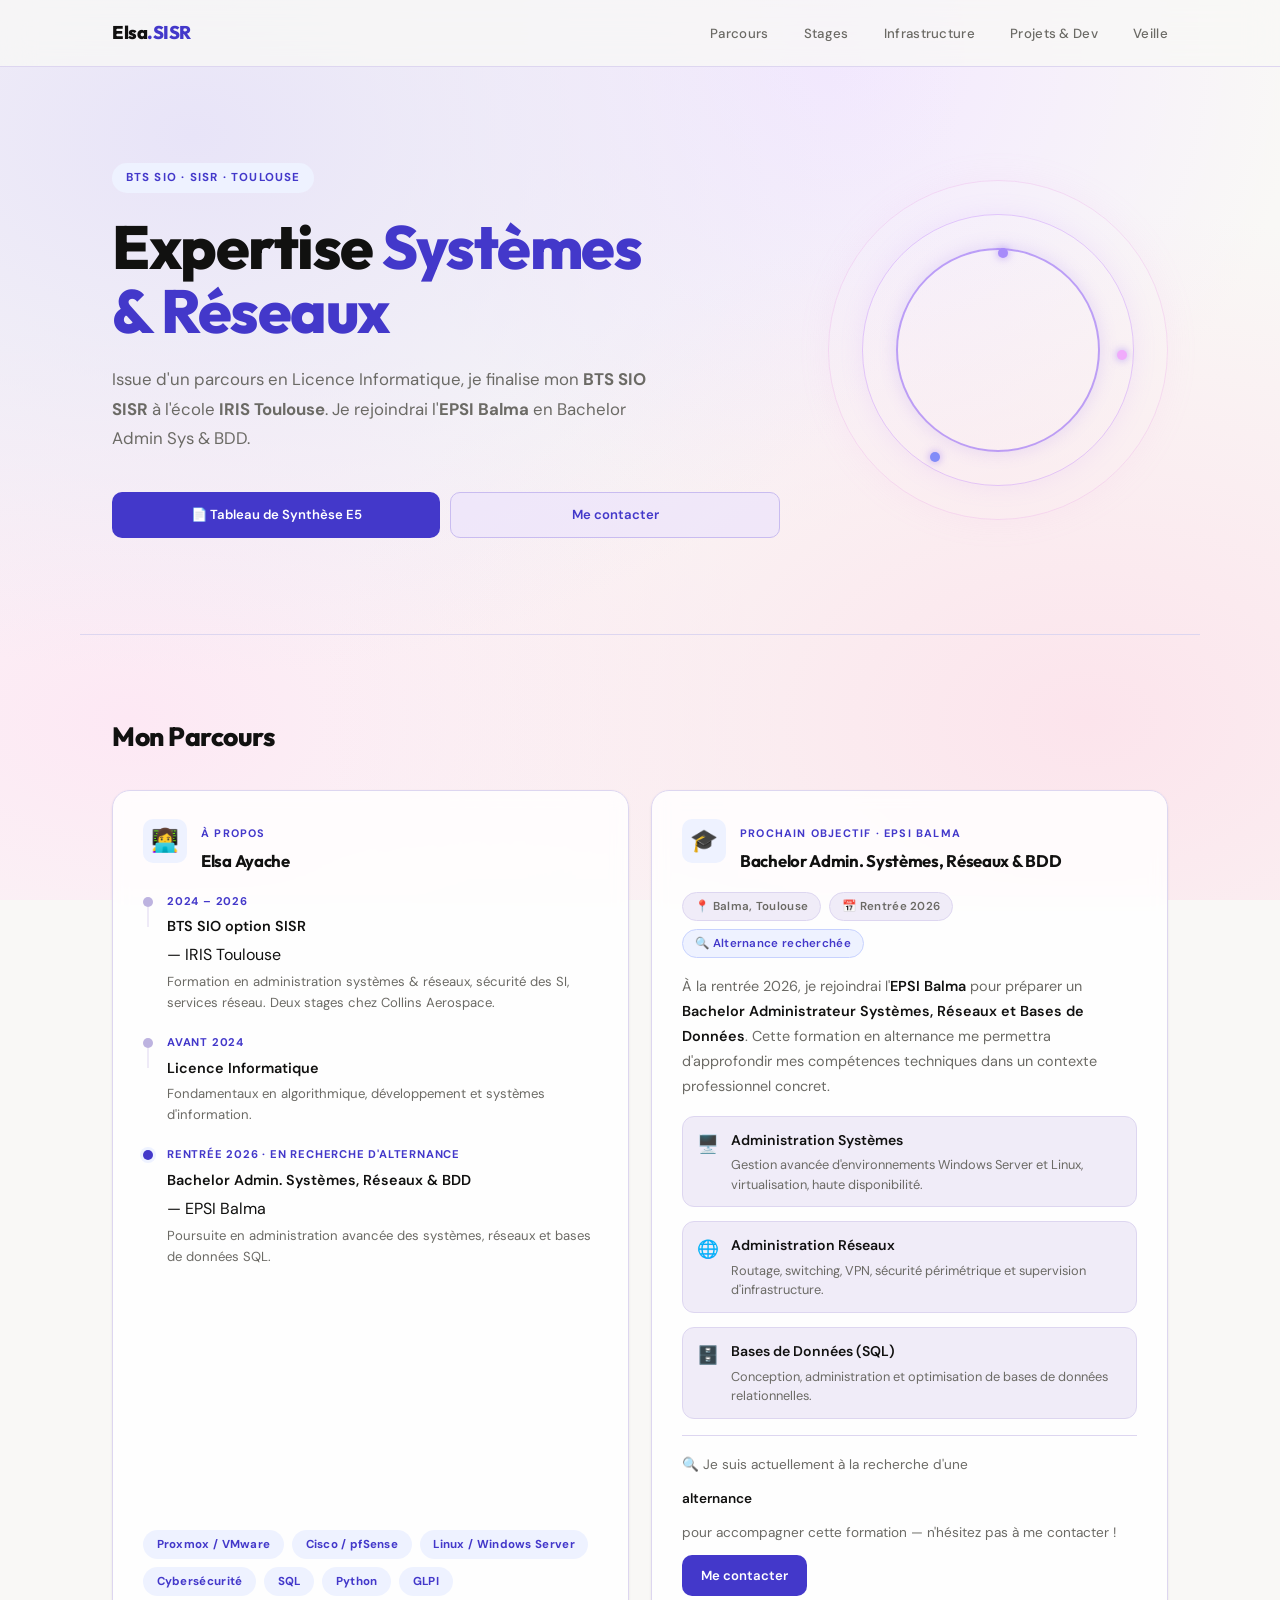
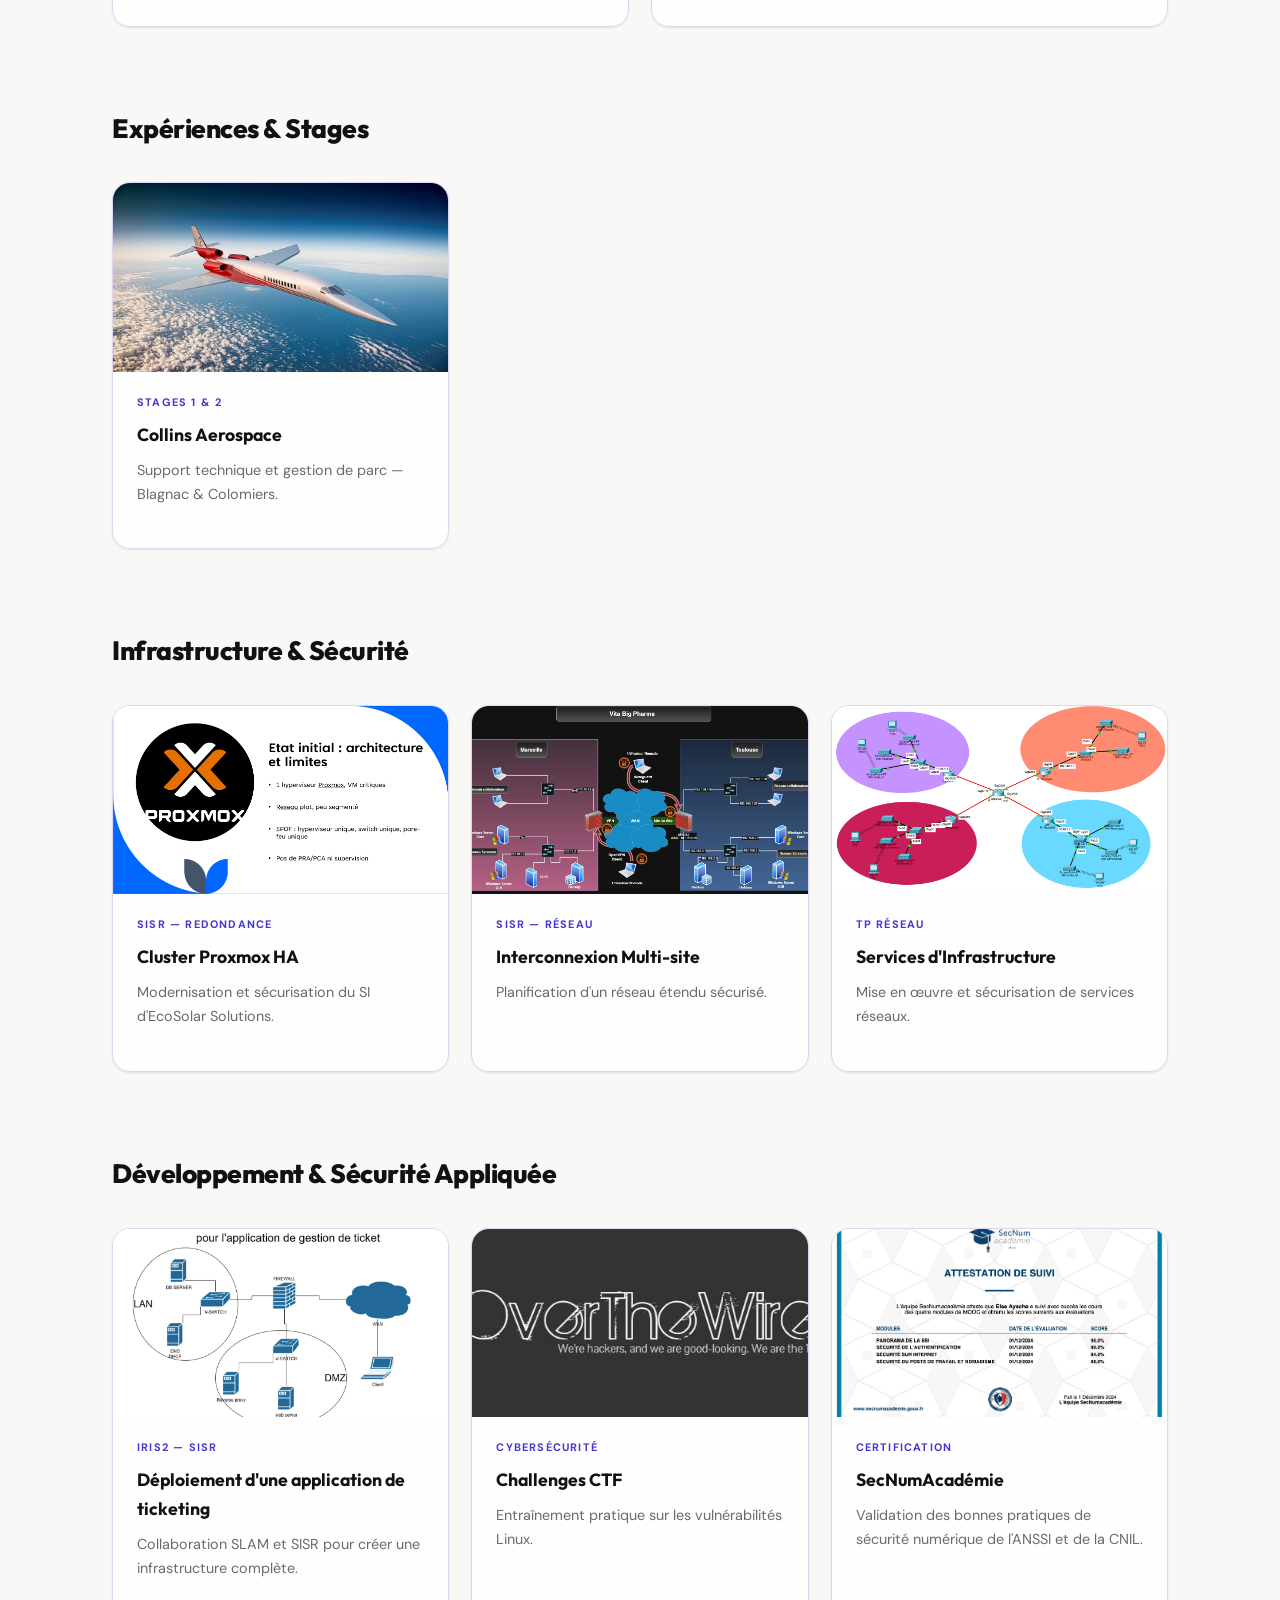
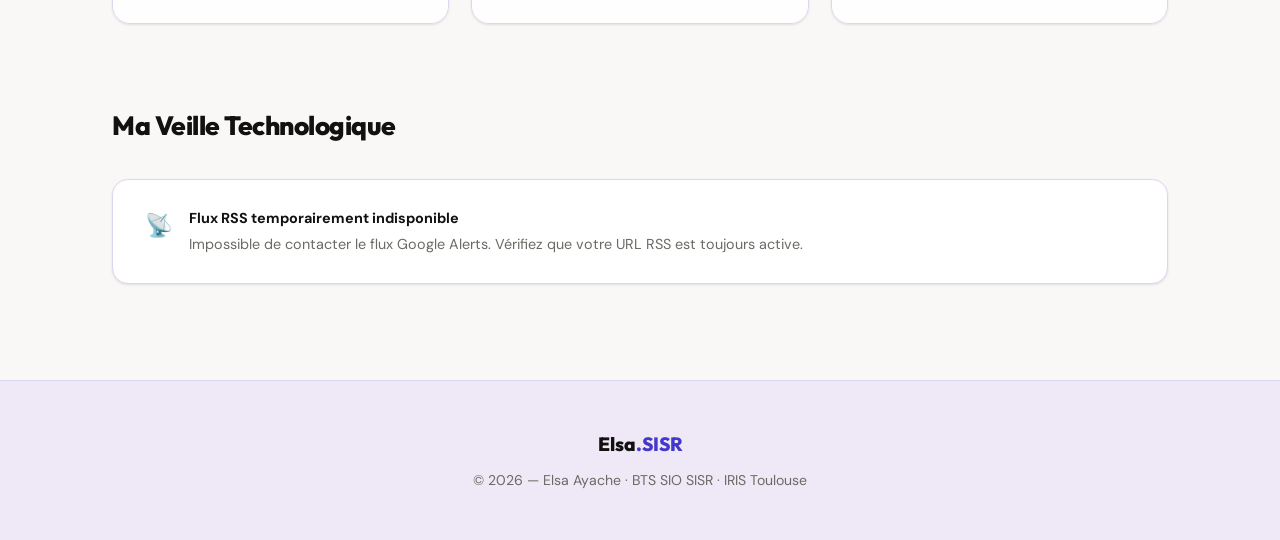
==== main.html @ 82a28de2 "Ajout du portfolio" ====
<!DOCTYPE html>
<html lang="fr">
<head>
    <meta charset="UTF-8">
    <meta name="viewport" content="width=device-width, initial-scale=1.0">
    <title>Portfolio | Elsa Ayache - SISR</title>
    <link rel="stylesheet" href="style.css">
    <link href="https://fonts.googleapis.com/css2?family=Outfit:wght@400;600;700;800&family=DM+Sans:ital,opsz,wght@0,9..40,300;0,9..40,400;0,9..40,500&subset=latin,latin-ext&display=swap" rel="stylesheet">
</head>
<body>

    <nav>
        <div class="container nav-content">
            <div class="logo">Elsa<span>.SISR</span></div>
            <ul>
                <li><a href="#parcours">Parcours</a></li>
                <li><a href="#experience">Stages</a></li>
                <li><a href="#projects-sisr">Infrastructure</a></li>
                <li><a href="#projects-dev">Projets &amp; Dev</a></li>
                <li><a href="#veille">Veille</a></li>
            </ul>
            <button class="menu-btn" id="menuBtn" aria-label="Menu">
                <span></span><span></span><span></span>
            </button>
        </div>
        <div class="mobile-menu" id="mobileMenu">
            <ul>
                <li><a href="#parcours"      onclick="closeMobileMenu()">Parcours</a></li>
                <li><a href="#experience"    onclick="closeMobileMenu()">Stages</a></li>
                <li><a href="#projects-sisr" onclick="closeMobileMenu()">Infrastructure</a></li>
                <li><a href="#projects-dev"  onclick="closeMobileMenu()">Projets &amp; Dev</a></li>
                <li><a href="#veille"        onclick="closeMobileMenu()">Veille</a></li>
            </ul>
        </div>
    </nav>

    <!-- ========== HERO ========== -->
    <header id="about" class="container hero-container">
        <div class="hero">
            <div class="hero-badge">BTS SIO · SISR · Toulouse</div>
            <h1>Expertise <span class="accent">Systèmes<br>&amp; Réseaux</span></h1>
            <p>
                Issue d'un parcours en Licence Informatique, je finalise mon <strong>BTS SIO SISR</strong> à l'école <strong>IRIS Toulouse</strong>.
                Je rejoindrai l'<strong>EPSI Balma</strong> en Bachelor Admin Sys &amp; BDD.
            </p>
            <div class="actions">
                <a href="documents\00_Documents_Administratifs\Tableau_de_synthèse_AYACHE_Elsa.pdf" class="btn-primary" target="_blank" rel="noopener">📄 Tableau de Synthèse E5</a>
                <a href="mailto:elsa.ayache@outlook.com" class="btn-secondary">Me contacter</a>
            </div>
        </div>
        <div class="hero-visual" aria-hidden="true">
            <div class="hv-ring hv-ring-1"></div>
            <div class="hv-ring hv-ring-2"></div>
            <div class="hv-ring hv-ring-3"></div>
            <div class="hv-dot hv-dot-1"></div>
            <div class="hv-dot hv-dot-2"></div>
            <div class="hv-dot hv-dot-3"></div>
        </div>
    </header>

    <main class="container">

        <!-- ========== PARCOURS ========== -->
        <section id="parcours">
            <h2 class="section-title">Mon Parcours</h2>
            <div class="parcours-grid">

                <!-- Carte gauche : parcours complet -->
                <div class="parcours-card">
                    <div class="parcours-card-header">
                        <div class="parcours-icon-wrap">👩‍💻</div>
                        <div>
                            <span class="tag-tech">À propos</span>
                            <h3>Elsa Ayache</h3>
                        </div>
                    </div>

                    <div class="parcours-timeline">

                        <div class="timeline-item">
                            <div class="timeline-dot"></div>
                            <div class="timeline-content">
                                <span class="timeline-date">2024 – 2026</span>
                                <strong>BTS SIO option SISR</strong> — IRIS Toulouse
                                <p>Formation en administration systèmes &amp; réseaux, sécurité des SI, services réseau. Deux stages chez Collins Aerospace.</p>
                            </div>
                        </div>

                        <div class="timeline-item">
                            <div class="timeline-dot"></div>
                            <div class="timeline-content">
                                <span class="timeline-date">Avant 2024</span>
                                <strong>Licence Informatique</strong>
                                <p>Fondamentaux en algorithmique, développement et systèmes d'information.</p>
                            </div>
                        </div>

                        <div class="timeline-item timeline-item--next">
                            <div class="timeline-dot timeline-dot--accent"></div>
                            <div class="timeline-content">
                                <span class="timeline-date">Rentrée 2026 · En recherche d'alternance</span>
                                <strong>Bachelor Admin. Systèmes, Réseaux &amp; BDD</strong> — EPSI Balma
                                <p>Poursuite en administration avancée des systèmes, réseaux et bases de données SQL.</p>
                            </div>
                        </div>

                    </div>

                    <div class="parcours-tags">
                        <span class="skill-pill">Proxmox / VMware</span>
                        <span class="skill-pill">Cisco / pfSense</span>
                        <span class="skill-pill">Linux / Windows Server</span>
                        <span class="skill-pill">Cybersécurité</span>
                        <span class="skill-pill">SQL</span>
                        <span class="skill-pill">Python</span>
                        <span class="skill-pill">GLPI</span>
                    </div>
                </div>

                <!-- Carte droite : projet Bachelor EPSI -->
                <div class="parcours-card parcours-card--project">
                    <div class="parcours-card-header">
                        <div class="parcours-icon-wrap">🎓</div>
                        <div>
                            <span class="tag-tech">Prochain objectif · EPSI Balma</span>
                            <h3>Bachelor Admin. Systèmes, Réseaux &amp; BDD</h3>
                        </div>
                    </div>

                    <div class="parcours-meta-row">
                        <span class="parcours-meta-pill">📍 Balma, Toulouse</span>
                        <span class="parcours-meta-pill">📅 Rentrée 2026</span>
                        <span class="parcours-meta-pill parcours-meta-pill--accent">🔍 Alternance recherchée</span>
                    </div>

                    <p>
                        À la rentrée 2026, je rejoindrai l'<strong>EPSI Balma</strong> pour préparer un <strong>Bachelor Administrateur Systèmes, Réseaux et Bases de Données</strong>.
                        Cette formation en alternance me permettra d'approfondir mes compétences techniques dans un contexte professionnel concret.
                    </p>

                    <div class="epsi-modules">
                        <div class="epsi-module">
                            <span class="epsi-module-icon">🖥️</span>
                            <div>
                                <strong>Administration Systèmes</strong>
                                <p>Gestion avancée d'environnements Windows Server et Linux, virtualisation, haute disponibilité.</p>
                            </div>
                        </div>
                        <div class="epsi-module">
                            <span class="epsi-module-icon">🌐</span>
                            <div>
                                <strong>Administration Réseaux</strong>
                                <p>Routage, switching, VPN, sécurité périmétrique et supervision d'infrastructure.</p>
                            </div>
                        </div>
                        <div class="epsi-module">
                            <span class="epsi-module-icon">🗄️</span>
                            <div>
                                <strong>Bases de Données (SQL)</strong>
                                <p>Conception, administration et optimisation de bases de données relationnelles.</p>
                            </div>
                        </div>
                    </div>

                    <div class="alternance-banner">
                        🔍 Je suis actuellement à la recherche d'une <strong>alternance</strong> pour accompagner cette formation — n'hésitez pas à me contacter !
                        <a href="mailto:elsa.ayache@outlook.com" class="btn-primary alternance-btn">Me contacter</a>
                    </div>
                </div>

            </div>
        </section>

        <!-- ========== STAGES ========== -->
        <section id="experience">
            <h2 class="section-title">Expériences &amp; Stages</h2>
            <div class="projects-grid">

                <div class="project-item clickable-project"
                     data-img="img/collins.jpg"
                     data-title="Stages Collins Aerospace"
                     data-desc="Support technique niveau 1 & 2, gestion de parc informatique, déploiement de postes et accompagnement utilisateurs sur les sites de Blagnac et Colomiers."
                     data-doc-url-1="documents/02_Stages/Stage_1_Collins/Rapport_de_stage_AYACHE_Elsa.pdf"
                     data-doc-url-2="documents/02_Stages/Stage_2_Collins/RapportStageColomiersCollins.pdf">
                    <div class="project-image"><img src="img/collins.jpg" alt="Collins Aerospace" loading="lazy"></div>
                    <div class="project-info">
                        <span class="tag-tech">Stages 1 &amp; 2</span>
                        <h3>Collins Aerospace</h3>
                        <p>Support technique et gestion de parc — Blagnac &amp; Colomiers.</p>
                    </div>
                </div>

            </div>
        </section>

        <!-- ========== INFRASTRUCTURE ========== -->
        <section id="projects-sisr">
            <h2 class="section-title">Infrastructure &amp; Sécurité</h2>
            <div class="projects-grid">

                <div class="project-item clickable-project"
                     data-img="img/proxmoxImage.png"
                     data-title="Projet 1 : Haute Disponibilité EcoSolar"
                     data-desc="Cluster Proxmox VE, stockage NFS partagé et redondance pfSense (CARP) pour éliminer les SPOF."
                     data-doc-url="documents/01_Projet1_EcoSolar_Redondance/Documentation_Technique_Ecolsolar_Redondance.pdf">
                    <div class="project-image"><img src="img/proxmoxImage.png" alt="Proxmox" loading="lazy"></div>
                    <div class="project-info">
                        <span class="tag-tech">SISR — Redondance</span>
                        <h3>Cluster Proxmox HA</h3>
                        <p>Modernisation et sécurisation du SI d'EcoSolar Solutions.</p>
                    </div>
                </div>

                <div class="project-item clickable-project"
                     data-img="img/drawio.jpg"
                     data-title="Projet 2 : Interconnexion Marseille"
                     data-desc="Étude de l'interconnexion sécurisée entre Toulouse et le futur datacenter de Marseille."
                     data-doc-url="documents\01_Projet1_EcoSolar_Redondance\Projet 2 BTS SIO_v1.pdf">
                    <div class="project-image"><img src="img/drawio.jpg" alt="Datacenter" loading="lazy"></div>
                    <div class="project-info">
                        <span class="tag-tech">SISR — Réseau</span>
                        <h3>Interconnexion Multi-site</h3>
                        <p>Planification d'un réseau étendu sécurisé.</p>
                    </div>
                </div>

                <div class="project-item clickable-project"
                     data-img="img/ciscopackettracet.png"
                     data-title="TP : Administration Réseau"
                     data-desc="Conception réseau multi-sites sur Cisco Packet Tracer : Routage, VLANs et ACLs."
                     data-doc-url="documents/03_Annexes_et_TP/TP1RESEAUBTS2.pdf">
                    <div class="project-image"><img src="img/ciscopackettracet.png" alt="TP Réseau" loading="lazy"></div>
                    <div class="project-info">
                        <span class="tag-tech">TP Réseau</span>
                        <h3>Services d'Infrastructure</h3>
                        <p>Mise en œuvre et sécurisation de services réseaux.</p>
                    </div>
                </div>

            </div>
        </section>

        <!-- ========== DEV & SÉCU ========== -->
        <section id="projects-dev">
            <h2 class="section-title">Développement &amp; Sécurité Appliquée</h2>
            <div class="projects-grid">

                <div class="project-item clickable-project"
                     data-img="img/projettut2.png"
                     data-title="Projet Tutoré 2 : Ticketing IRIS2"
                     data-desc="Création et déploiement d'une application de ticketing en collaboration avec les SLAM et les SISR."
                     data-doc-url="documents/04_Projets_Tutores/IRIS2_Projet_ticketing_SISR.pdf">
                    <div class="project-image"><img src="img/projettut2.png" alt="Ticketing IRIS2" loading="lazy"></div>
                    <div class="project-info">
                        <span class="tag-tech">IRIS2 — SISR</span>
                        <h3>Déploiement d'une application de ticketing</h3>
                        <p>Collaboration SLAM et SISR pour créer une infrastructure complète.</p>
                    </div>
                </div>

                <div class="project-item clickable-project"
                     data-img="img/overthewire.jpg"
                     data-title="CTF &amp; Challenges OverTheWire"
                     data-desc="Pratique régulière de la sécurité offensive et défensive sur les plateformes CTF."
                     data-doc-url="documents/03_Annexes_et_TP/TP1LINUXBTS2.pdf">
                    <div class="project-image"><img src="img/overthewire.jpg" alt="CTF" loading="lazy"></div>
                    <div class="project-info">
                        <span class="tag-tech">Cybersécurité</span>
                        <h3>Challenges CTF</h3>
                        <p>Entraînement pratique sur les vulnérabilités Linux.</p>
                    </div>
                </div>

                <div class="project-item clickable-project"
                     data-img="img/moocanssi.png"
                     data-title="Certification MOOC ANSSI"
                     data-desc="Validation de la formation SecNumAcadémie sur les fondamentaux de la cybersécurité."
                     data-doc-url="documents/03_Annexes_et_TP/cnil_mooc_rgpd.jpg">
                    <div class="project-image"><img src="img/moocanssi.png" alt="ANSSI" loading="lazy"></div>
                    <div class="project-info">
                        <span class="tag-tech">Certification</span>
                        <h3>SecNumAcadémie</h3>
                        <p>Validation des bonnes pratiques de sécurité numérique de l'ANSSI et de la CNIL.</p>
                    </div>
                </div>

            </div>
        </section>

        <!-- ========== VEILLE ========== -->
        <section id="veille">
            <h2 class="section-title">Ma Veille Technologique</h2>
            <div id="rss-feed" class="rss-container">
                <div class="loader">
                    <span class="loader-dot"></span>
                    <span class="loader-dot"></span>
                    <span class="loader-dot"></span>
                    Connexion au flux RSS...
                </div>
            </div>
        </section>

    </main>

    <footer>
        <p class="footer-logo">Elsa<span>.SISR</span></p>
        <p>&copy; 2026 — Elsa Ayache · BTS SIO SISR · IRIS Toulouse</p>
    </footer>

    <!-- ========== MODALE ========== -->
    <div id="projectModal" class="modal" role="dialog" aria-modal="true" aria-labelledby="modalTitle">
        <div class="modal-content">
            <button class="close-modal" aria-label="Fermer">&times;</button>
            <div class="modal-image-container">
                <img id="modalImg" src="" alt="">
            </div>
            <div class="modal-body">
                <h2 id="modalTitle"></h2>
                <p id="modalDesc"></p>
                <div class="actions">
                    <a href="#" class="btn-primary" id="modalDocLink1" target="_blank" rel="noopener">📄 Rapport Stage 1</a>
                    <a href="#" class="btn-primary" id="modalDocLink2" target="_blank" rel="noopener">📄 Rapport Stage 2</a>
                </div>
            </div>
        </div>
    </div>

    <script src="script.js"></script> 
</body>
</html>
---- style.css ----
/* ================================================
   PORTFOLIO ELSA AYACHE — style.css
   Corrections : structure, chemins, accessibilité
   Design : Syne + DM Sans, palette indigo épurée
   ================================================ */

/* --- VARIABLES --- */
:root {
    --bg-body:       #f9f8f6;
    --bg-card:       #ffffff;
    --bg-alt:        #f0ecf8;
    --text-main:     #111110;
    --text-muted:    #6b6a65;
    --accent:        #4338ca;
    --accent-hover:  #3730a3;
    --accent-light:  #eef2ff;
    --border:        #ddd6f0;
    --border-hover:  #bdb3e0;
    --shadow-sm:     0 1px 3px rgba(0,0,0,.07), 0 1px 2px rgba(0,0,0,.04);
    --shadow-lg:     0 20px 40px -8px rgba(0,0,0,.14);
    --radius-card:   18px;
    --radius-btn:    10px;
    --font-display:  'Outfit', sans-serif;
    --font-body:     'DM Sans', sans-serif;
    --transition:    .25s cubic-bezier(.4,0,.2,1);
}

/* --- RESET --- */
*, *::before, *::after { box-sizing: border-box; margin: 0; padding: 0; }
html { scroll-behavior: smooth; }

body {
    background-color: var(--bg-body);
    background-image:
        radial-gradient(ellipse at 15% 15%, #e8e4f8 0%, transparent 50%),
        radial-gradient(ellipse at 85% 80%, #fce4ec 0%, transparent 50%),
        radial-gradient(ellipse at 65% 5%,  #f3e8ff 0%, transparent 40%),
        radial-gradient(ellipse at 10% 80%, #fde8f4 0%, transparent 40%);
    background-attachment: fixed;
    color: var(--text-main);
    font-family: var(--font-body);
    font-size: 1rem;
    line-height: 1.65;
    overflow-x: hidden;
}

img { display: block; max-width: 100%; }
a  { color: inherit; }

.container {
    max-width: 1120px;
    margin: 0 auto;
    padding: 0 2rem;
}

/* ================================================
   NAVIGATION
   ================================================ */
nav {
    border-bottom: 1px solid var(--border);
    padding: 1.1rem 0;
    position: sticky;
    top: 0;
    background: rgba(249,248,246,.75);
    backdrop-filter: blur(16px);
    -webkit-backdrop-filter: blur(16px);
    z-index: 200;
}

.nav-content {
    display: flex;
    justify-content: space-between;
    align-items: center;
}

.logo {
    font-family: var(--font-display);
    font-weight: 800;
    font-size: 1.15rem;
    letter-spacing: -.5px;
}
.logo span { color: var(--accent); }

nav ul {
    display: flex;
    list-style: none;
    gap: 2.2rem;
}

nav a {
    text-decoration: none;
    font-weight: 500;
    font-size: .83rem;
    letter-spacing: .3px;
    color: var(--text-muted);
    transition: color var(--transition);
}
nav a:hover { color: var(--accent); }

/* Burger (mobile) */
.menu-btn {
    display: none;
    flex-direction: column;
    gap: 5px;
    background: none;
    border: none;
    cursor: pointer;
    padding: 4px;
}
.menu-btn span {
    display: block;
    width: 22px;
    height: 2px;
    background: var(--text-main);
    border-radius: 2px;
    transition: var(--transition);
}

/* Menu mobile déroulant */
.mobile-menu {
    display: none;
    padding: .8rem 0;
    border-top: 1px solid var(--border);
}
.mobile-menu.open { display: block; }
.mobile-menu ul { list-style: none; }
.mobile-menu li a {
    display: block;
    padding: .65rem 2rem;
    font-size: .9rem;
    font-weight: 500;
    color: var(--text-main);
    text-decoration: none;
    transition: background var(--transition), color var(--transition);
}
.mobile-menu li a:hover {
    background: var(--accent-light);
    color: var(--accent);
}

/* ================================================
   HERO
   ================================================ */
.hero-container {
    display: grid;
    grid-template-columns: 1fr 340px;
    align-items: center;
    gap: 3rem;
    padding-top: 6rem;
    padding-bottom: 6rem;
    border-bottom: 1px solid var(--border);
}

.hero-badge {
    display: inline-block;
    background: var(--accent-light);
    color: var(--accent);
    font-size: .72rem;
    font-weight: 700;
    letter-spacing: 1.2px;
    text-transform: uppercase;
    padding: .35rem .85rem;
    border-radius: 99px;
    margin-bottom: 1.4rem;
}

h1 {
    font-family: var(--font-display);
    font-size: clamp(2.4rem, 5vw, 3.8rem);
    font-weight: 800;
    line-height: 1.05;
    letter-spacing: -1.5px;
    margin-bottom: 1.4rem;
}
.accent { color: var(--accent); }

.hero p {
    font-size: 1.05rem;
    color: var(--text-muted);
    max-width: 560px;
    margin-bottom: 2.4rem;
    line-height: 1.75;
}

/* Décorations hero */
.hero-visual {
    position: relative;
    width: 100%;
    aspect-ratio: 1;
    pointer-events: none;
    user-select: none;
}

.hv-ring {
    position: absolute;
    top: 50%; left: 50%;
    transform: translate(-50%, -50%);
    border-radius: 50%;
    animation: pulse-ring 4s ease-in-out infinite;
}
/* Chaque anneau a son propre dégradé de couleur */
.hv-ring-1 {
    width: 60%; height: 60%;
    border: 2px solid rgba(139, 92, 246, 0.55);
    box-shadow: 0 0 18px rgba(139, 92, 246, 0.18);
    animation-delay: 0s;
}
.hv-ring-2 {
    width: 80%; height: 80%;
    border: 1.5px solid rgba(192, 132, 252, 0.4);
    box-shadow: 0 0 24px rgba(192, 132, 252, 0.12);
    animation-delay: .6s;
}
.hv-ring-3 {
    width: 100%; height: 100%;
    border: 1px solid rgba(236, 172, 232, 0.35);
    box-shadow: 0 0 32px rgba(236, 172, 232, 0.1);
    animation-delay: 1.2s;
}

@keyframes pulse-ring {
    0%, 100% { opacity: .45; transform: translate(-50%, -50%) scale(1); }
    50%       { opacity: 1;   transform: translate(-50%, -50%) scale(1.03); }
}

.hv-dot {
    position: absolute;
    width: 10px; height: 10px;
    border-radius: 50%;
    background: var(--accent);
    box-shadow: 0 0 8px rgba(139, 92, 246, 0.6);
    animation: orbit 6s linear infinite;
}
.hv-dot-1 { top: 20%; left: 50%; animation-duration: 5s; background: #a78bfa; }
.hv-dot-2 { top: 50%; left: 85%; animation-duration: 7s; animation-delay: -2s; background: #f0abfc; }
.hv-dot-3 { top: 80%; left: 30%; animation-duration: 9s; animation-delay: -4s; background: #818cf8; }

@keyframes orbit {
    0%   { transform: scale(1) translate(0,0); opacity: 1; }
    50%  { transform: scale(1.8) translate(4px,-4px); opacity: .6; }
    100% { transform: scale(1) translate(0,0); opacity: 1; }
}

/* ================================================
   SECTIONS
   ================================================ */
.section-title {
    font-family: var(--font-display);
    font-size: 1.65rem;
    font-weight: 800;
    letter-spacing: -.5px;
    margin: 5rem 0 2rem;
}

/* ================================================
   GRILLE PROJETS
   ================================================ */
.projects-grid {
    display: grid;
    grid-template-columns: repeat(auto-fill, minmax(300px, 1fr));
    gap: 22px;
    align-items: stretch;
}

/* ================================================
   CARTES
   ================================================ */
.project-item {
    background: rgba(255,255,255,.82);
    backdrop-filter: blur(8px);
    -webkit-backdrop-filter: blur(8px);
    border: 1px solid var(--border);
    border-radius: var(--radius-card);
    overflow: hidden;
    display: flex;
    flex-direction: column;
    box-shadow: var(--shadow-sm);
    transition: transform var(--transition), border-color var(--transition), box-shadow var(--transition);
}

.clickable-project { cursor: pointer; }

.project-item:hover {
    transform: translateY(-6px);
    border-color: var(--accent);
    box-shadow: var(--shadow-lg);
}

.project-image {
    width: 100%;
    aspect-ratio: 16 / 9;
    overflow: hidden;
    background: var(--bg-alt);
}
.project-image img {
    width: 100%;
    height: 100%;
    object-fit: cover;
    transition: transform .5s ease;
}
.project-item:hover .project-image img {
    transform: scale(1.04);
}

.project-info {
    padding: 22px 24px 24px;
    display: flex;
    flex-direction: column;
    flex-grow: 1;
}

.tag-tech {
    font-size: .68rem;
    font-weight: 700;
    text-transform: uppercase;
    letter-spacing: 1.2px;
    color: var(--accent);
    margin-bottom: 8px;
}

.project-info h3 {
    font-family: var(--font-display);
    font-size: 1.1rem;
    font-weight: 700;
    margin-bottom: 10px;
}

.project-info p {
    color: var(--text-muted);
    font-size: .9rem;
    flex-grow: 1;
    margin-bottom: 18px;
}

/* ================================================
   BOUTONS
   ================================================ */
.actions {
    display: flex;
    gap: 10px;
    flex-wrap: wrap;
}

.actions-direct {
    display: flex;
    gap: 10px;
    margin-top: auto;
}

.btn-primary, .btn-secondary {
    padding: .7rem 1.1rem;
    border-radius: var(--radius-btn);
    text-decoration: none;
    font-family: var(--font-body);
    font-weight: 600;
    font-size: .82rem;
    text-align: center;
    display: inline-flex;
    align-items: center;
    justify-content: center;
    gap: .3rem;
    transition: background var(--transition), transform var(--transition), box-shadow var(--transition);
    flex: 1;
    white-space: nowrap;
}

.btn-primary {
    background: var(--accent);
    color: #fff;
}
.btn-primary:hover {
    background: var(--accent-hover);
    transform: translateY(-2px);
    box-shadow: 0 6px 16px -4px rgba(67,56,202,.4);
}

.btn-secondary {
    background: rgba(237, 228, 252, 0.7);
    color: var(--accent);
    border: 1px solid #c9bcf0;
}
.btn-secondary:hover {
    background: rgba(220, 208, 248, 0.9);
    transform: translateY(-2px);
}

/* ================================================
   VEILLE RSS
   ================================================ */
.rss-container {
    background: var(--bg-card);
    border-radius: 16px;
    border: 1px solid var(--border);
    overflow: hidden;
    box-shadow: var(--shadow-sm);
}

.rss-item {
    padding: 1.3rem 1.6rem;
    border-bottom: 1px solid var(--border);
    transition: background var(--transition);
}
.rss-item:last-child { border-bottom: none; }
.rss-item:hover { background: var(--bg-alt); }

.rss-item small {
    font-size: .7rem;
    font-weight: 700;
    letter-spacing: 1px;
    text-transform: uppercase;
    color: var(--accent);
}

.rss-item h3 { margin-top: .3rem; }
.rss-item h3 a {
    color: var(--text-main);
    text-decoration: none;
    font-weight: 600;
    font-size: .95rem;
    transition: color var(--transition);
}
.rss-item h3 a:hover { color: var(--accent); }

/* --- Premier article : avec image --- */
.rss-item--featured {
    border-bottom: 1px solid var(--border);
    padding: 0;
    overflow: hidden;
}
.rss-item--featured:hover { background: none; }

.rss-featured-img-link { display: block; overflow: hidden; }

.rss-featured-img {
    width: 100%;
    height: 200px;
    background-size: cover;
    background-position: center;
    position: relative;
    transition: transform .4s ease;
}
.rss-item--featured:hover .rss-featured-img { transform: scale(1.02); }

.rss-featured-badge {
    position: absolute;
    top: 12px; left: 12px;
    background: var(--accent);
    color: #fff;
    font-size: .68rem;
    font-weight: 700;
    letter-spacing: .8px;
    text-transform: uppercase;
    padding: .3rem .7rem;
    border-radius: 99px;
}

.rss-featured-body {
    padding: 1.2rem 1.6rem;
}
.rss-featured-body small {
    font-size: .7rem;
    font-weight: 700;
    letter-spacing: 1px;
    text-transform: uppercase;
    color: var(--accent);
}
.rss-featured-body h3 { margin-top: .4rem; }
.rss-featured-body h3 a {
    font-size: 1rem;
    font-weight: 700;
    color: var(--text-main);
    text-decoration: none;
    transition: color var(--transition);
}
.rss-featured-body h3 a:hover { color: var(--accent); }

/* Loader animé */
.loader {
    display: flex;
    align-items: center;
    gap: .5rem;
    padding: 1.8rem 1.6rem;
    font-size: .9rem;
    color: var(--text-muted);
}
.loader-dot {
    display: inline-block;
    width: 6px; height: 6px;
    border-radius: 50%;
    background: var(--accent);
    animation: bounce-dot .8s ease-in-out infinite;
}
.loader-dot:nth-child(2) { animation-delay: .15s; }
.loader-dot:nth-child(3) { animation-delay: .3s; }

@keyframes bounce-dot {
    0%, 100% { transform: translateY(0); opacity: .5; }
    50%       { transform: translateY(-5px); opacity: 1; }
}

/* ================================================
   MODALE
   ================================================ */
.modal {
    position: fixed;
    inset: 0;
    background: rgba(10,10,12,.55);
    backdrop-filter: blur(6px);
    -webkit-backdrop-filter: blur(6px);
    z-index: 1000;
    display: flex;
    align-items: center;
    justify-content: center;
    padding: 1.5rem;
    opacity: 0;
    pointer-events: none;
    transition: opacity .3s ease;
}
.modal.active {
    opacity: 1;
    pointer-events: all;
}

.modal-content {
    background: var(--bg-card);
    border-radius: 22px;
    width: 100%;
    max-width: 580px;
    overflow: hidden;
    box-shadow: 0 32px 64px -12px rgba(0,0,0,.35);
    transform: translateY(16px) scale(.97);
    transition: transform .3s ease;
    position: relative;
}
.modal.active .modal-content {
    transform: translateY(0) scale(1);
}

.modal-image-container {
    width: 100%;
    aspect-ratio: 16 / 9;
    overflow: hidden;
    background: var(--bg-alt);
}
.modal-image-container img {
    width: 100%;
    height: 100%;
    object-fit: cover;
}

.modal-body {
    padding: 28px 30px 30px;
}
.modal-body h2 {
    font-family: var(--font-display);
    font-size: 1.35rem;
    font-weight: 800;
    letter-spacing: -.4px;
    margin-bottom: .6rem;
}
.modal-body p {
    color: var(--text-muted);
    font-size: .92rem;
    line-height: 1.7;
    margin-bottom: 1.5rem;
}

.close-modal {
    position: absolute;
    top: 14px; right: 14px;
    width: 32px; height: 32px;
    border-radius: 50%;
    border: none;
    background: rgba(0,0,0,.18);
    color: #fff;
    font-size: 1.2rem;
    line-height: 1;
    cursor: pointer;
    display: flex;
    align-items: center;
    justify-content: center;
    transition: background var(--transition), transform var(--transition);
    z-index: 10;
}
.close-modal:hover {
    background: rgba(0,0,0,.35);
    transform: scale(1.1);
}

/* ================================================
   FOOTER
   ================================================ */
footer {
    border-top: 1px solid var(--border);
    background: rgba(232, 222, 248, 0.6);
    padding: 3rem 0;
    margin-top: 6rem;
    text-align: center;
    color: var(--text-muted);
    font-size: .88rem;
}
.footer-logo {
    font-family: var(--font-display);
    font-weight: 800;
    font-size: 1.2rem;
    color: var(--text-main);
    margin-bottom: .5rem;
}
.footer-logo span { color: var(--accent); }

/* ================================================
   SECTION PARCOURS
   ================================================ */
.parcours-grid {
    display: grid;
    grid-template-columns: 1fr 1fr;
    gap: 22px;
    align-items: stretch; /* les deux cartes font la même hauteur */
}

.parcours-card {
    background: rgba(255,255,255,.82);
    backdrop-filter: blur(8px);
    -webkit-backdrop-filter: blur(8px);
    border: 1px solid var(--border);
    border-radius: var(--radius-card);
    padding: 28px 30px 30px;
    box-shadow: var(--shadow-sm);
    transition: box-shadow var(--transition), border-color var(--transition);
    display: flex;
    flex-direction: column;
}
.parcours-card:hover {
    border-color: var(--border-hover);
    box-shadow: var(--shadow-lg);
}

.parcours-card-header {
    display: flex;
    align-items: flex-start;
    gap: 14px;
    margin-bottom: 20px;
}

.parcours-icon-wrap {
    font-size: 1.4rem;
    line-height: 1;
    flex-shrink: 0;
    width: 44px;
    height: 44px;
    background: var(--accent-light);
    border-radius: 10px;
    display: flex;
    align-items: center;
    justify-content: center;
}

.parcours-card-header h3 {
    font-family: var(--font-display);
    font-size: 1.05rem;
    font-weight: 700;
    margin-top: 4px;
    letter-spacing: -.3px;
    line-height: 1.3;
}

.parcours-card p {
    font-size: .9rem;
    color: var(--text-muted);
    line-height: 1.75;
}
.parcours-card strong { color: var(--text-main); font-weight: 600; }
.parcours-p2 { margin-top: 12px; }

/* --- Timeline --- */
.parcours-timeline {
    display: flex;
    flex-direction: column;
    gap: 0;
    margin-bottom: 20px;
    flex-grow: 1;
}

.timeline-item {
    display: flex;
    gap: 14px;
    position: relative;
    padding-bottom: 20px;
}
.timeline-item:last-child { padding-bottom: 0; }

.timeline-dot {
    flex-shrink: 0;
    width: 10px;
    height: 10px;
    border-radius: 50%;
    background: var(--border-hover);
    margin-top: 5px;
    position: relative;
    z-index: 1;
}
.timeline-dot--accent {
    background: var(--accent);
    box-shadow: 0 0 0 3px var(--accent-light);
}

/* Ligne verticale entre les points */
.timeline-item:not(:last-child) .timeline-dot::after {
    content: '';
    position: absolute;
    top: 10px;
    left: 50%;
    transform: translateX(-50%);
    width: 1px;
    height: calc(100% + 10px);
    background: var(--border);
}
.timeline-item--next .timeline-dot::after { background: var(--accent-light); }

.timeline-content {
    display: flex;
    flex-direction: column;
    gap: 3px;
}
.timeline-content strong {
    font-size: .9rem;
    font-weight: 600;
    color: var(--text-main);
}
.timeline-content p {
    font-size: .82rem;
    color: var(--text-muted);
    margin: 0;
    line-height: 1.6;
}
.timeline-date {
    font-size: .7rem;
    font-weight: 700;
    text-transform: uppercase;
    letter-spacing: .8px;
    color: var(--accent);
    margin-bottom: 2px;
}
.timeline-item--next .timeline-date { color: var(--accent); }

/* --- Pills de localisation --- */
.parcours-meta-row {
    display: flex;
    flex-wrap: wrap;
    gap: 8px;
    margin-bottom: 16px;
}
.parcours-meta-pill {
    background: var(--bg-alt);
    border: 1px solid var(--border);
    border-radius: 99px;
    padding: .25rem .75rem;
    font-size: .72rem;
    font-weight: 600;
    color: var(--text-muted);
    letter-spacing: .3px;
}
.parcours-meta-pill--accent {
    background: var(--accent-light);
    border-color: #c7d2fe;
    color: var(--accent);
}

/* --- Skills pills --- */
.parcours-tags {
    display: flex;
    flex-wrap: wrap;
    gap: 8px;
    margin-top: auto;
    padding-top: 18px;
}
.skill-pill {
    background: var(--accent-light);
    color: var(--accent);
    border-radius: 99px;
    padding: .3rem .85rem;
    font-size: .72rem;
    font-weight: 700;
    letter-spacing: .3px;
}

/* --- Modules EPSI --- */
.epsi-modules {
    display: flex;
    flex-direction: column;
    gap: 14px;
    margin: 16px 0;
    flex-grow: 1;
}
.epsi-module {
    display: flex;
    gap: 12px;
    align-items: flex-start;
    background: var(--bg-alt);
    border-radius: 12px;
    padding: 12px 14px;
    border: 1px solid var(--border);
}
.epsi-module-icon {
    font-size: 1.1rem;
    flex-shrink: 0;
    margin-top: 1px;
}
.epsi-module strong {
    font-size: .88rem;
    font-weight: 600;
    display: block;
    margin-bottom: 3px;
}
.epsi-module p {
    font-size: .8rem;
    color: var(--text-muted);
    line-height: 1.55;
    margin: 0;
}

/* --- Bannière alternance --- */
.alternance-banner {
    margin-top: auto;
    padding-top: 18px;
    border-top: 1px solid var(--border);
    font-size: .85rem;
    color: var(--text-muted);
    line-height: 1.6;
    display: flex;
    flex-direction: column;
    gap: 12px;
}
.alternance-banner strong { color: var(--text-main); }
.alternance-btn {
    align-self: flex-start;
    flex: none !important;
    padding: .6rem 1.2rem;
}

/* ================================================
   RESPONSIVE
   ================================================ */
@media (max-width: 900px) {
    .hero-container {
        grid-template-columns: 1fr;
        padding-top: 4rem;
        padding-bottom: 4rem;
    }
    .hero-visual { display: none; }
    .parcours-grid { grid-template-columns: 1fr; }
}

@media (max-width: 768px) {
    h1 { font-size: 2.4rem; }
    nav ul { display: none; }
    .menu-btn { display: flex; }
    .projects-grid { grid-template-columns: 1fr; }
}

@media (max-width: 480px) {
    .container { padding: 0 1.2rem; }
    h1 { font-size: 2rem; }
    .modal-body { padding: 20px; }
    .actions { flex-direction: column; }
    .btn-primary, .btn-secondary { flex: none; width: 100%; }
}
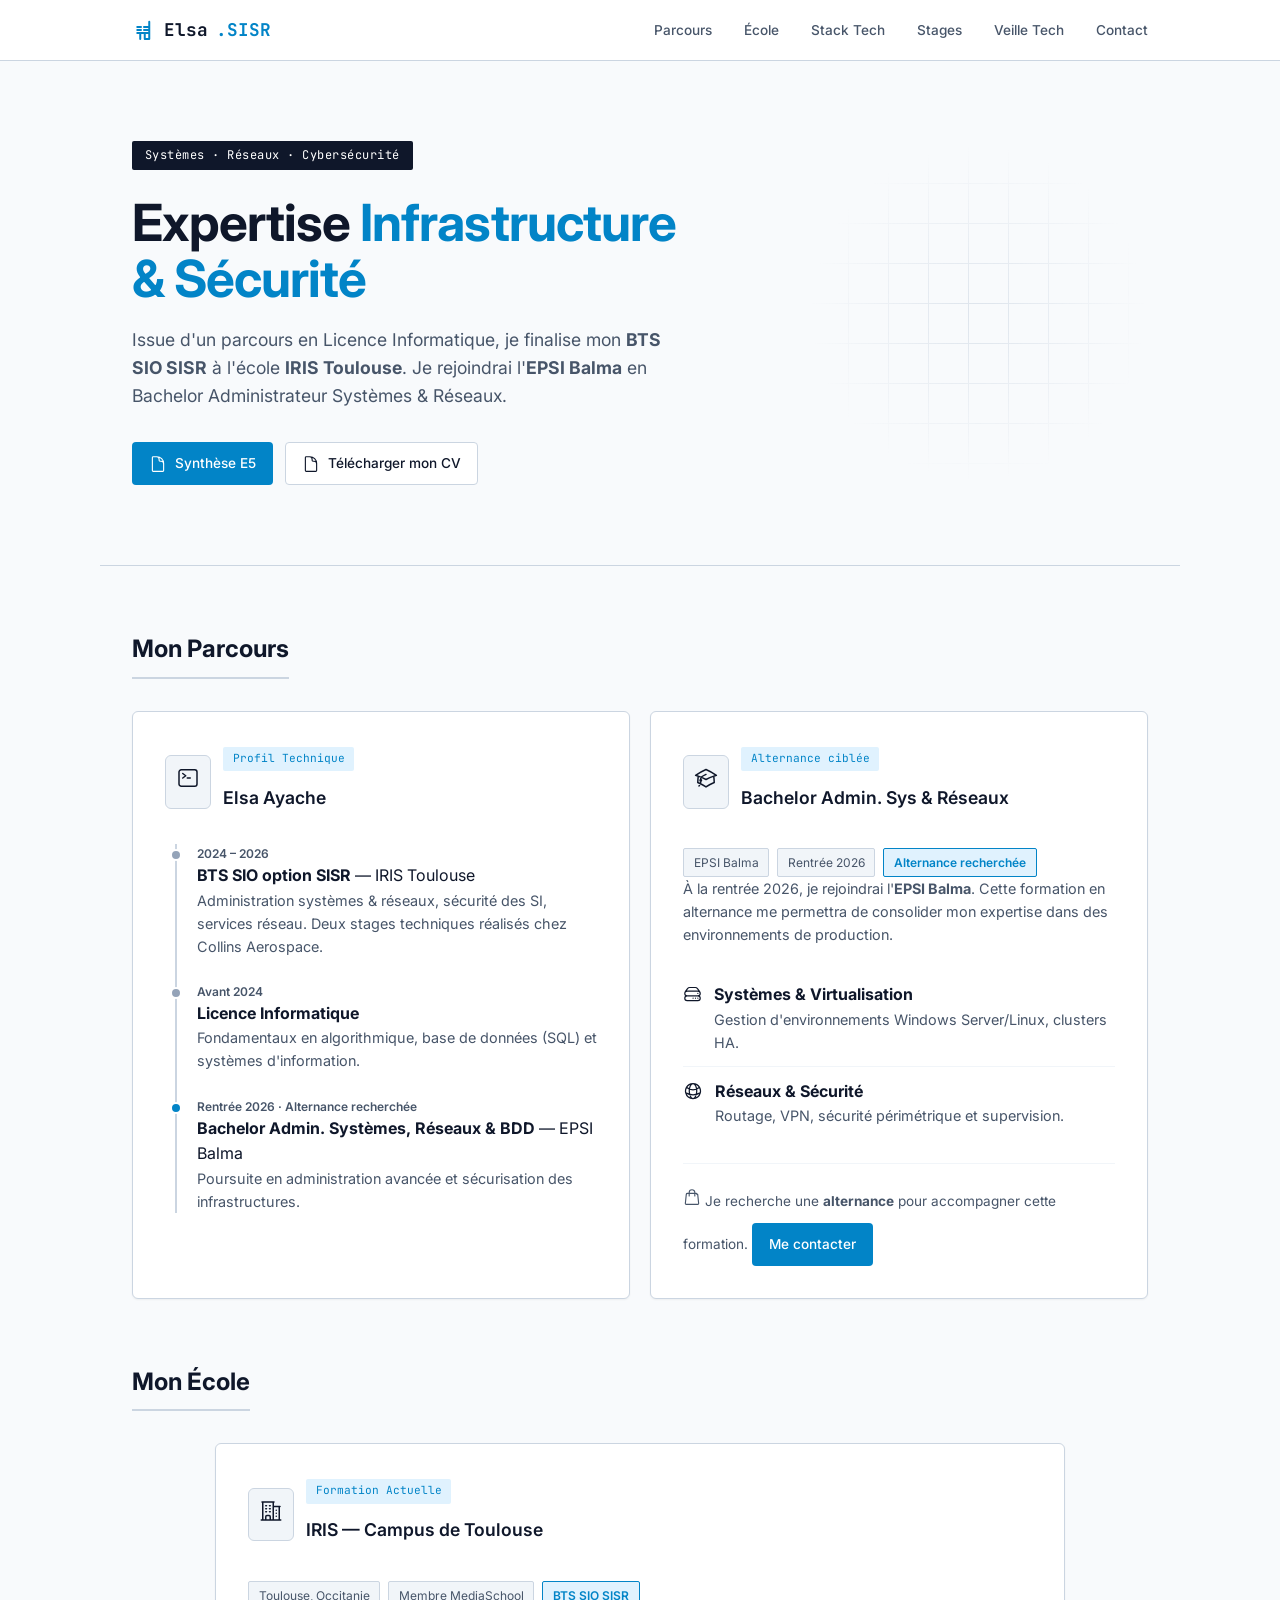
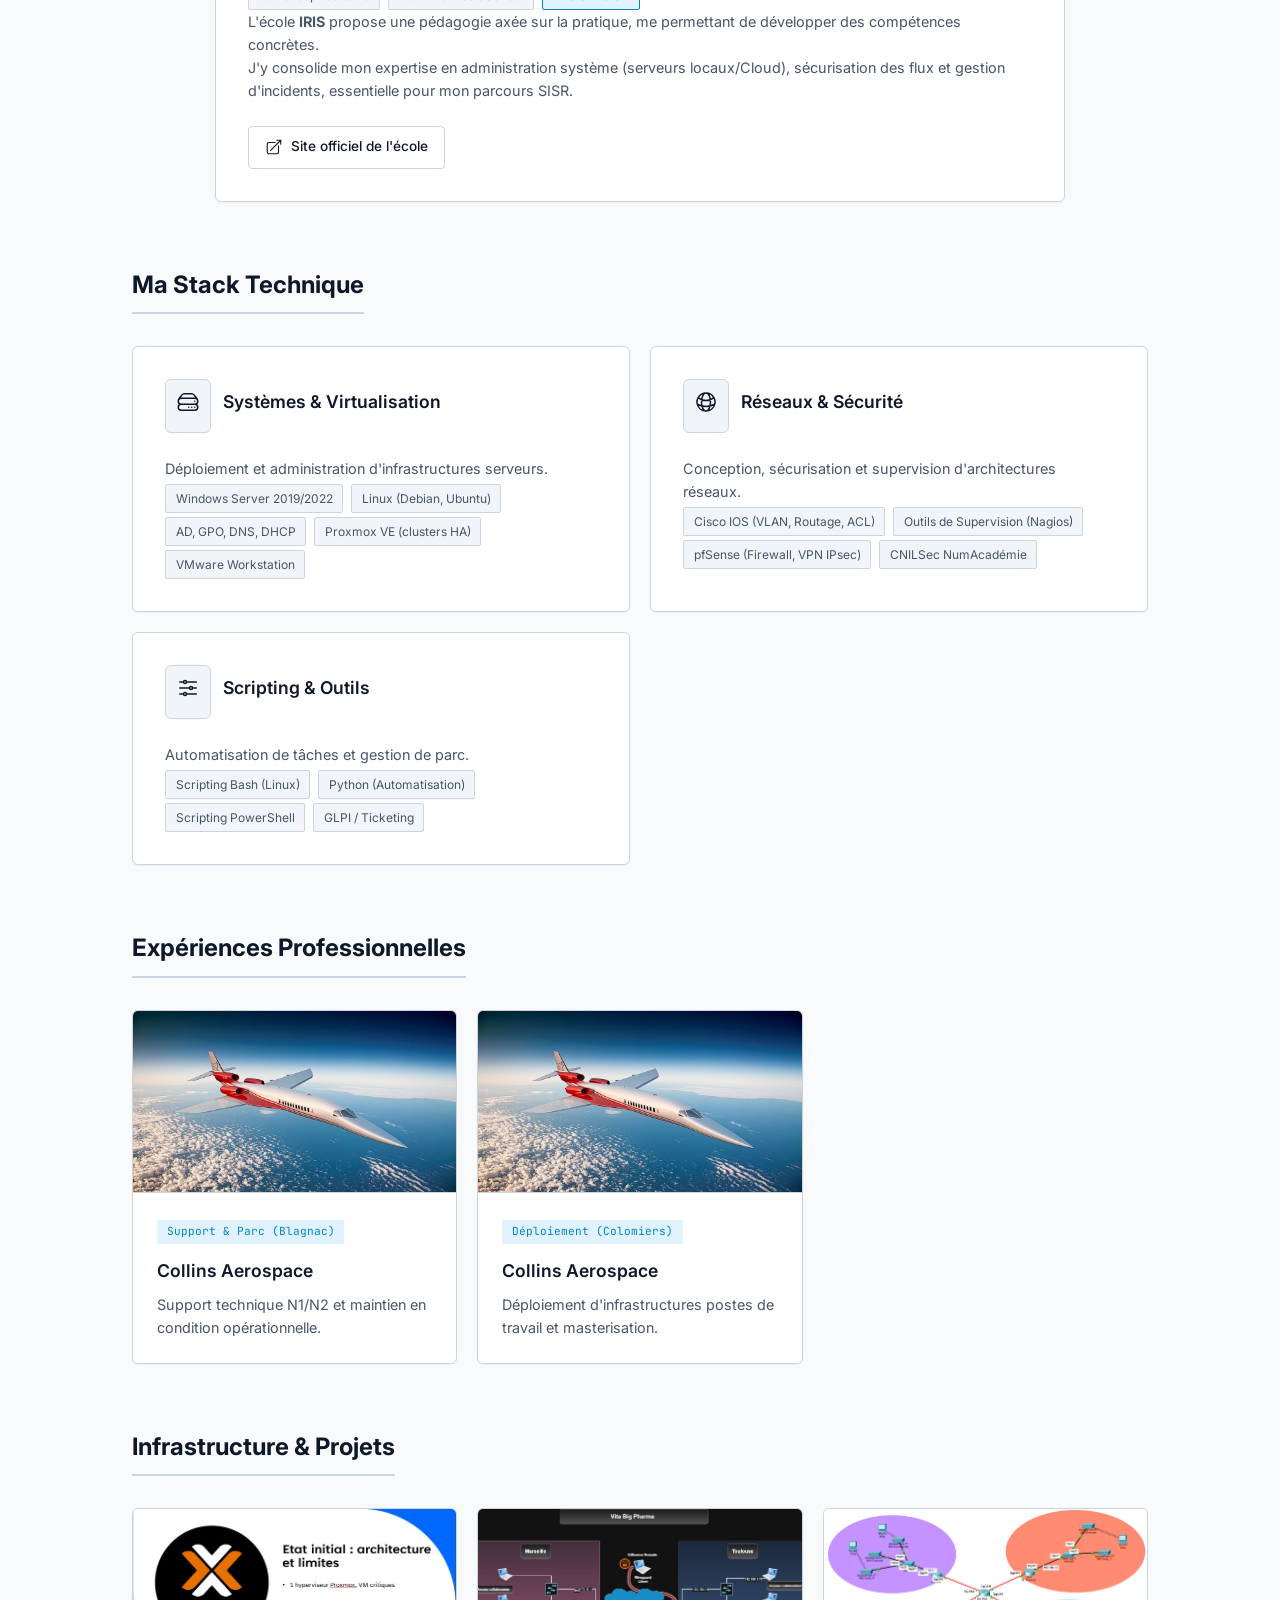
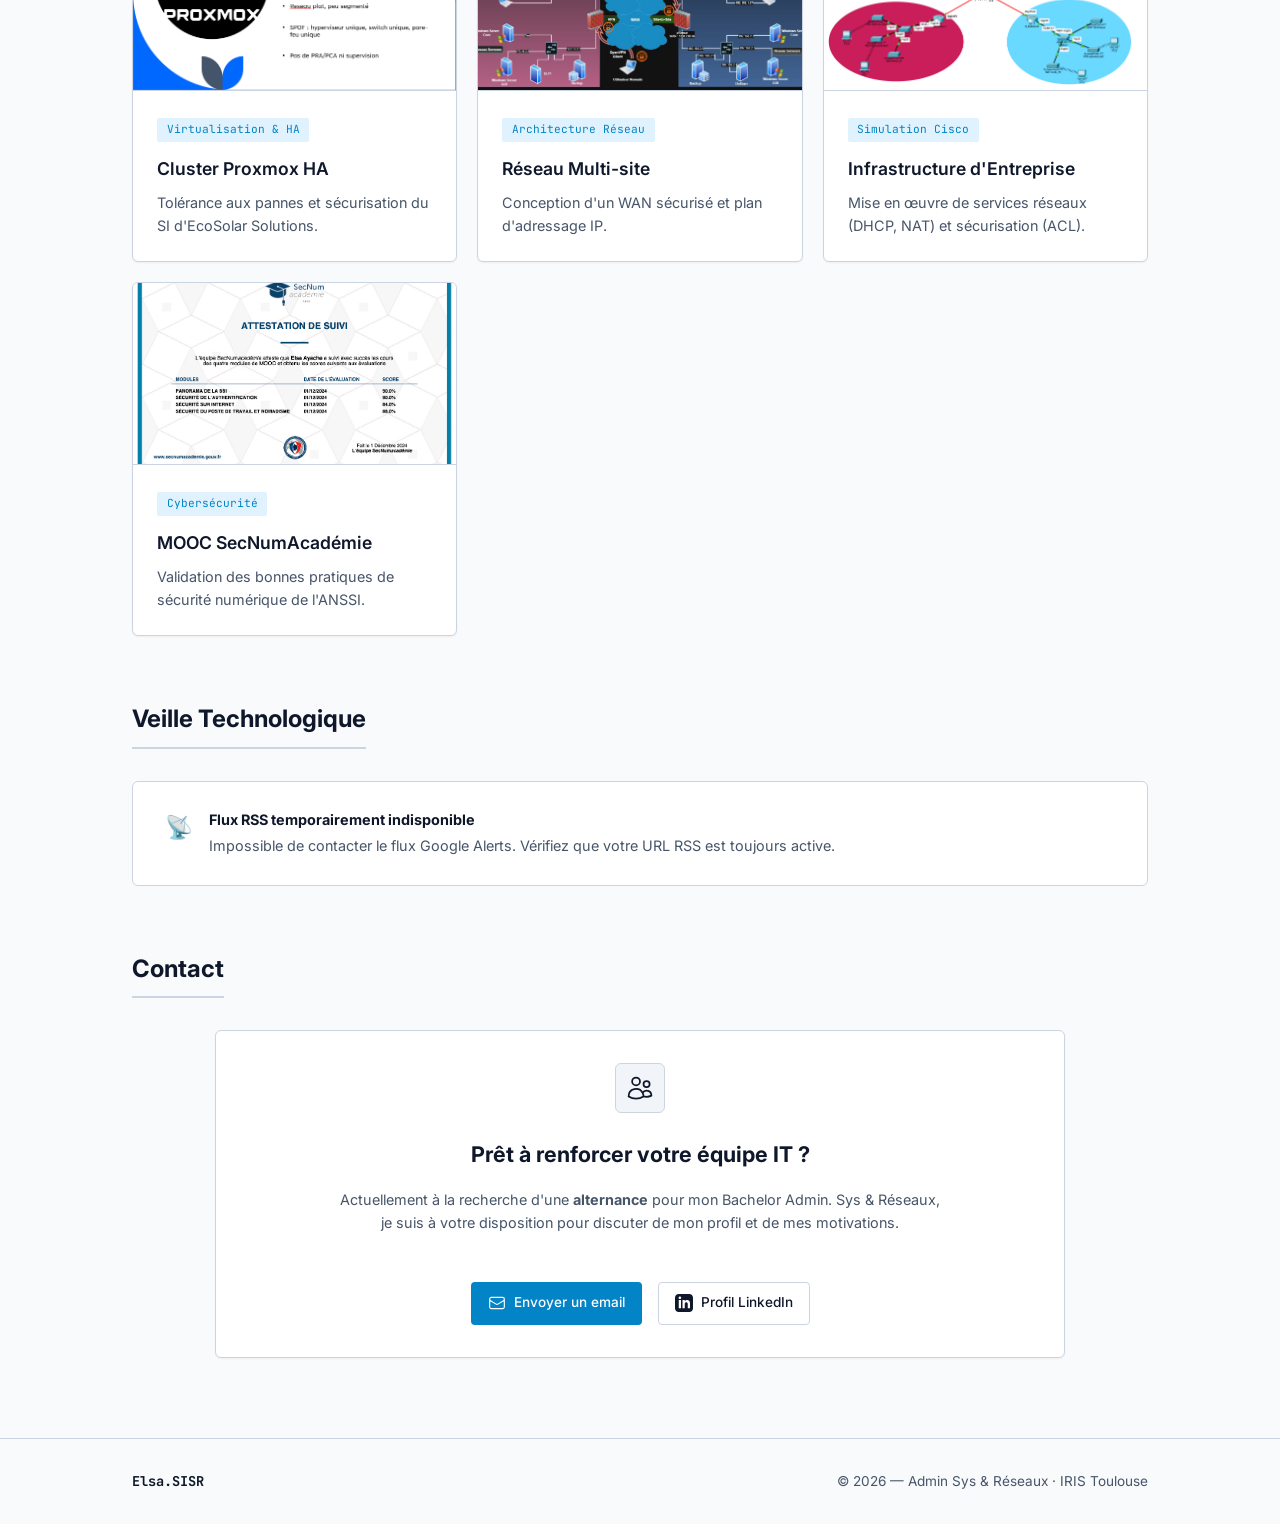
==== commit 34b11f64: "nouvele version du site" ====
--- a/main.html
+++ b/main.html
@@ -3,21 +3,25 @@
 <head>
     <meta charset="UTF-8">
     <meta name="viewport" content="width=device-width, initial-scale=1.0">
-    <title>Portfolio | Elsa Ayache - SISR</title>
+    <title>Portfolio | Elsa Ayache - Admin Sys & Réseaux</title>
     <link rel="stylesheet" href="style.css">
-    <link href="https://fonts.googleapis.com/css2?family=Outfit:wght@400;600;700;800&family=DM+Sans:ital,opsz,wght@0,9..40,300;0,9..40,400;0,9..40,500&subset=latin,latin-ext&display=swap" rel="stylesheet">
+    <link href="https://fonts.googleapis.com/css2?family=Inter:wght@400;500;600;700&family=JetBrains+Mono:wght@400;700&display=swap" rel="stylesheet">
 </head>
 <body>
 
     <nav>
         <div class="container nav-content">
-            <div class="logo">Elsa<span>.SISR</span></div>
+            <div class="logo">
+                <svg fill="none" viewBox="0 0 24 24" stroke-width="2" stroke="currentColor" width="24" height="24"><path stroke-linecap="round" stroke-linejoin="round" d="M8.25 21v-4.875c0-.621.504-1.125 1.125-1.125h2.25c.621 0 1.125.504 1.125 1.125V21m0 0h4.5V3.75M5.25 9h3.75m-3.75 3h3.75m-3.75 3h3.75m3-6h3.75m-3.75 3h3.75m-3.75 3h3.75" /></svg>
+                Elsa<span>.SISR</span>
+            </div>
             <ul>
                 <li><a href="#parcours">Parcours</a></li>
+                <li><a href="#ecole">École</a></li>
+                <li><a href="#competences">Stack Tech</a></li>
                 <li><a href="#experience">Stages</a></li>
-                <li><a href="#projects-sisr">Infrastructure</a></li>
-                <li><a href="#projects-dev">Projets &amp; Dev</a></li>
-                <li><a href="#veille">Veille</a></li>
+                <li><a href="#veille">Veille Tech</a></li>
+                <li><a href="#contact">Contact</a></li>
             </ul>
             <button class="menu-btn" id="menuBtn" aria-label="Menu">
                 <span></span><span></span><span></span>
@@ -25,64 +29,63 @@
         </div>
         <div class="mobile-menu" id="mobileMenu">
             <ul>
-                <li><a href="#parcours"      onclick="closeMobileMenu()">Parcours</a></li>
-                <li><a href="#experience"    onclick="closeMobileMenu()">Stages</a></li>
-                <li><a href="#projects-sisr" onclick="closeMobileMenu()">Infrastructure</a></li>
-                <li><a href="#projects-dev"  onclick="closeMobileMenu()">Projets &amp; Dev</a></li>
-                <li><a href="#veille"        onclick="closeMobileMenu()">Veille</a></li>
+                <li><a href="#parcours" onclick="closeMobileMenu()">Parcours</a></li>
+                <li><a href="#ecole" onclick="closeMobileMenu()">École</a></li>
+                <li><a href="#competences" onclick="closeMobileMenu()">Stack Tech</a></li>
+                <li><a href="#experience" onclick="closeMobileMenu()">Stages</a></li>
+                <li><a href="#veille" onclick="closeMobileMenu()">Veille Tech</a></li>
+                <li><a href="#contact" onclick="closeMobileMenu()">Contact</a></li>
             </ul>
         </div>
     </nav>
 
-    <!-- ========== HERO ========== -->
     <header id="about" class="container hero-container">
         <div class="hero">
-            <div class="hero-badge">BTS SIO · SISR · Toulouse</div>
-            <h1>Expertise <span class="accent">Systèmes<br>&amp; Réseaux</span></h1>
+            <div class="hero-badge">Systèmes · Réseaux · Cybersécurité</div>
+            <h1>Expertise <span class="accent">Infrastructure<br>& Sécurité</span></h1>
             <p>
-                Issue d'un parcours en Licence Informatique, je finalise mon <strong>BTS SIO SISR</strong> à l'école <strong>IRIS Toulouse</strong>.
-                Je rejoindrai l'<strong>EPSI Balma</strong> en Bachelor Admin Sys &amp; BDD.
+                Issue d'un parcours en Licence Informatique, je finalise mon <strong>BTS SIO SISR</strong> à l'école <strong>IRIS Toulouse</strong>. Je rejoindrai l'<strong>EPSI Balma</strong> en Bachelor Administrateur Systèmes & Réseaux.
             </p>
             <div class="actions">
-                <a href="documents\00_Documents_Administratifs\Tableau_de_synthèse_AYACHE_Elsa.pdf" class="btn-primary" target="_blank" rel="noopener">📄 Tableau de Synthèse E5</a>
-                <a href="mailto:elsa.ayache@outlook.com" class="btn-secondary">Me contacter</a>
+                <a href="documents/00_Documents_Administratifs/Tableau_de_synthèse_AYACHE_Elsa.pdf" class="btn-primary" target="_blank" rel="noopener">
+                    <svg fill="none" viewBox="0 0 24 24" stroke-width="1.5" stroke="currentColor" width="18" height="18"><path stroke-linecap="round" stroke-linejoin="round" d="M19.5 14.25v-2.625a3.375 3.375 0 00-3.375-3.375h-1.5A1.125 1.125 0 0113.5 7.125v-1.5a3.375 3.375 0 00-3.375-3.375H8.25m2.25 0H5.625c-.621 0-1.125.504-1.125 1.125v17.25c0 .621.504 1.125 1.125 1.125h12.75c.621 0 1.125-.504 1.125-1.125V11.25a9 9 0 00-9-9z" /></svg>
+                    Synthèse E5
+                </a>
+                <a href="documents/AYACHE_Elsa_CV_IT.pdf" class="btn-secondary" target="_blank" rel="noopener">
+                    <svg fill="none" viewBox="0 0 24 24" stroke-width="1.5" stroke="currentColor" width="18" height="18"><path stroke-linecap="round" stroke-linejoin="round" d="M19.5 14.25v-2.625a3.375 3.375 0 00-3.375-3.375h-1.5A1.125 1.125 0 0113.5 7.125v-1.5a3.375 3.375 0 00-3.375-3.375H8.25m2.25 0H5.625c-.621 0-1.125.504-1.125 1.125v17.25c0 .621.504 1.125 1.125 1.125h12.75c.621 0 1.125-.504 1.125-1.125V11.25a9 9 0 00-9-9z" /></svg>
+                    Télécharger mon CV
+                </a>
             </div>
         </div>
         <div class="hero-visual" aria-hidden="true">
-            <div class="hv-ring hv-ring-1"></div>
-            <div class="hv-ring hv-ring-2"></div>
-            <div class="hv-ring hv-ring-3"></div>
-            <div class="hv-dot hv-dot-1"></div>
-            <div class="hv-dot hv-dot-2"></div>
-            <div class="hv-dot hv-dot-3"></div>
+            <div class="tech-grid"></div>
         </div>
     </header>
 
     <main class="container">
 
-        <!-- ========== PARCOURS ========== -->
         <section id="parcours">
             <h2 class="section-title">Mon Parcours</h2>
             <div class="parcours-grid">
 
-                <!-- Carte gauche : parcours complet -->
                 <div class="parcours-card">
                     <div class="parcours-card-header">
-                        <div class="parcours-icon-wrap">👩‍💻</div>
+                        <div class="parcours-icon-wrap">
+                            <svg fill="none" viewBox="0 0 24 24" stroke-width="1.5" stroke="currentColor" width="24" height="24"><path stroke-linecap="round" stroke-linejoin="round" d="M6.75 7.5l3 2.25-3 2.25m4.5 0h3m-9 8.25h13.5A2.25 2.25 0 0021 18V6a2.25 2.25 0 00-2.25-2.25H5.25A2.25 2.25 0 003 6v12a2.25 2.25 0 002.25 2.25z" /></svg>
+                        </div>
                         <div>
-                            <span class="tag-tech">À propos</span>
+                            <span class="tag-tech">Profil Technique</span>
                             <h3>Elsa Ayache</h3>
                         </div>
                     </div>
 
                     <div class="parcours-timeline">
-
                         <div class="timeline-item">
                             <div class="timeline-dot"></div>
                             <div class="timeline-content">
                                 <span class="timeline-date">2024 – 2026</span>
                                 <strong>BTS SIO option SISR</strong> — IRIS Toulouse
-                                <p>Formation en administration systèmes &amp; réseaux, sécurité des SI, services réseau. Deux stages chez Collins Aerospace.</p>
+                                <p>Administration systèmes & réseaux, sécurité des SI, services réseau. Deux stages techniques réalisés chez Collins Aerospace.</p>
                             </div>
                         </div>
 
@@ -91,79 +94,62 @@
                             <div class="timeline-content">
                                 <span class="timeline-date">Avant 2024</span>
                                 <strong>Licence Informatique</strong>
-                                <p>Fondamentaux en algorithmique, développement et systèmes d'information.</p>
+                                <p>Fondamentaux en algorithmique, base de données (SQL) et systèmes d'information.</p>
                             </div>
                         </div>
 
                         <div class="timeline-item timeline-item--next">
                             <div class="timeline-dot timeline-dot--accent"></div>
                             <div class="timeline-content">
-                                <span class="timeline-date">Rentrée 2026 · En recherche d'alternance</span>
-                                <strong>Bachelor Admin. Systèmes, Réseaux &amp; BDD</strong> — EPSI Balma
-                                <p>Poursuite en administration avancée des systèmes, réseaux et bases de données SQL.</p>
+                                <span class="timeline-date">Rentrée 2026 · Alternance recherchée</span>
+                                <strong>Bachelor Admin. Systèmes, Réseaux & BDD</strong> — EPSI Balma
+                                <p>Poursuite en administration avancée et sécurisation des infrastructures.</p>
                             </div>
                         </div>
-
-                    </div>
-
-                    <div class="parcours-tags">
-                        <span class="skill-pill">Proxmox / VMware</span>
-                        <span class="skill-pill">Cisco / pfSense</span>
-                        <span class="skill-pill">Linux / Windows Server</span>
-                        <span class="skill-pill">Cybersécurité</span>
-                        <span class="skill-pill">SQL</span>
-                        <span class="skill-pill">Python</span>
-                        <span class="skill-pill">GLPI</span>
-                    </div>
-                </div>
-
-                <!-- Carte droite : projet Bachelor EPSI -->
+                    </div>
+                </div>
+
                 <div class="parcours-card parcours-card--project">
                     <div class="parcours-card-header">
-                        <div class="parcours-icon-wrap">🎓</div>
+                        <div class="parcours-icon-wrap">
+                            <svg fill="none" viewBox="0 0 24 24" stroke-width="1.5" stroke="currentColor" width="24" height="24"><path stroke-linecap="round" stroke-linejoin="round" d="M4.26 10.147a60.438 60.438 0 00-.491 6.347A48.62 48.62 0 0112 20.904a48.62 48.62 0 018.232-4.41 60.46 60.46 0 00-.491-6.347m-15.482 0a50.636 50.636 0 00-2.658-.813A59.906 59.906 0 0112 3.493a59.903 59.903 0 0110.399 5.84c-.896.248-1.783.52-2.658.814m-15.482 0A50.717 50.717 0 0112 13.489a50.702 50.702 0 017.74-3.342M6.75 15a.75.75 0 100-1.5.75.75 0 000 1.5zm0 0v-3.675A55.378 55.378 0 0112 8.443m-7.007 11.55A5.981 5.981 0 006.75 15.75v-1.5" /></svg>
+                        </div>
                         <div>
-                            <span class="tag-tech">Prochain objectif · EPSI Balma</span>
-                            <h3>Bachelor Admin. Systèmes, Réseaux &amp; BDD</h3>
+                            <span class="tag-tech">Alternance ciblée</span>
+                            <h3>Bachelor Admin. Sys & Réseaux</h3>
                         </div>
                     </div>
 
                     <div class="parcours-meta-row">
-                        <span class="parcours-meta-pill">📍 Balma, Toulouse</span>
-                        <span class="parcours-meta-pill">📅 Rentrée 2026</span>
-                        <span class="parcours-meta-pill parcours-meta-pill--accent">🔍 Alternance recherchée</span>
+                        <span class="parcours-meta-pill">EPSI Balma</span>
+                        <span class="parcours-meta-pill">Rentrée 2026</span>
+                        <span class="parcours-meta-pill parcours-meta-pill--accent">Alternance recherchée</span>
                     </div>
 
                     <p>
-                        À la rentrée 2026, je rejoindrai l'<strong>EPSI Balma</strong> pour préparer un <strong>Bachelor Administrateur Systèmes, Réseaux et Bases de Données</strong>.
-                        Cette formation en alternance me permettra d'approfondir mes compétences techniques dans un contexte professionnel concret.
+                        À la rentrée 2026, je rejoindrai l'<strong>EPSI Balma</strong>. Cette formation en alternance me permettra de consolider mon expertise dans des environnements de production.
                     </p>
 
                     <div class="epsi-modules">
                         <div class="epsi-module">
-                            <span class="epsi-module-icon">🖥️</span>
+                            <svg class="epsi-module-icon" fill="none" viewBox="0 0 24 24" stroke-width="1.5" stroke="currentColor" width="20" height="20"><path stroke-linecap="round" stroke-linejoin="round" d="M5.25 14.25h13.5m-13.5 0a3 3 0 01-3-3m3 3a3 3 0 100 6h13.5a3 3 0 100-6m-16.5-3a3 3 0 013-3h13.5a3 3 0 013 3m-19.5 0a4.5 4.5 0 01.9-2.7L5.737 5.1a3.375 3.375 0 012.7-1.35h7.126c1.062 0 2.062.5 2.7 1.35l2.587 3.45a4.5 4.5 0 01.9 2.7m0 0a3 3 0 01-3 3m0 3h.008v.008h-.008v-.008zm0-6h.008v.008h-.008v-.008zm-3 6h.008v.008h-.008v-.008zm-3 0h.008v.008h-.008v-.008z" /></svg>
                             <div>
-                                <strong>Administration Systèmes</strong>
-                                <p>Gestion avancée d'environnements Windows Server et Linux, virtualisation, haute disponibilité.</p>
+                                <strong>Systèmes & Virtualisation</strong>
+                                <p>Gestion d'environnements Windows Server/Linux, clusters HA.</p>
                             </div>
                         </div>
                         <div class="epsi-module">
-                            <span class="epsi-module-icon">🌐</span>
+                            <svg class="epsi-module-icon" fill="none" viewBox="0 0 24 24" stroke-width="1.5" stroke="currentColor" width="20" height="20"><path stroke-linecap="round" stroke-linejoin="round" d="M12 21a9.004 9.004 0 008.716-6.747M12 21a9.004 9.004 0 01-8.716-6.747M12 21c2.485 0 4.5-4.03 4.5-9S14.485 3 12 3m0 18c-2.485 0-4.5-4.03-4.5-9S9.515 3 12 3m0 0a8.997 8.997 0 017.843 4.582M12 3a8.997 8.997 0 00-7.843 4.582m15.686 0A11.953 11.953 0 0112 10.5c-2.998 0-5.74-1.1-7.843-2.918m15.686 0A8.959 8.959 0 0121 12c0 .778-.099 1.533-.284 2.253m0 0A17.919 17.919 0 0112 16.5c-3.162 0-6.133-.815-8.716-2.247m0 0A9.015 9.015 0 013 12c0-1.605.42-3.113 1.157-4.418" /></svg>
                             <div>
-                                <strong>Administration Réseaux</strong>
-                                <p>Routage, switching, VPN, sécurité périmétrique et supervision d'infrastructure.</p>
+                                <strong>Réseaux & Sécurité</strong>
+                                <p>Routage, VPN, sécurité périmétrique et supervision.</p>
                             </div>
                         </div>
-                        <div class="epsi-module">
-                            <span class="epsi-module-icon">🗄️</span>
-                            <div>
-                                <strong>Bases de Données (SQL)</strong>
-                                <p>Conception, administration et optimisation de bases de données relationnelles.</p>
-                            </div>
-                        </div>
                     </div>
 
                     <div class="alternance-banner">
-                        🔍 Je suis actuellement à la recherche d'une <strong>alternance</strong> pour accompagner cette formation — n'hésitez pas à me contacter !
+                        <svg fill="none" viewBox="0 0 24 24" stroke-width="1.5" stroke="currentColor" width="18" height="18"><path stroke-linecap="round" stroke-linejoin="round" d="M15.75 10.5V6a3.75 3.75 0 10-7.5 0v4.5m11.356-1.993l1.263 12c.07.665-.45 1.243-1.119 1.243H4.25a1.125 1.125 0 01-1.119-1.243l1.263-12c.078-.738.706-1.307 1.45-1.307h11.454c.744 0 1.372.569 1.45 1.307z" /></svg>
+                        Je recherche une <strong>alternance</strong> pour accompagner cette formation.
                         <a href="mailto:elsa.ayache@outlook.com" class="btn-primary alternance-btn">Me contacter</a>
                     </div>
                 </div>
@@ -171,56 +157,157 @@
             </div>
         </section>
 
-        <!-- ========== STAGES ========== -->
+        <section id="ecole">
+            <h2 class="section-title">Mon École</h2>
+            <div class="parcours-card" style="max-width: 850px; margin: 0 auto;">
+                <div class="parcours-card-header">
+                    <div class="parcours-icon-wrap">
+                        <svg fill="none" viewBox="0 0 24 24" stroke-width="1.5" stroke="currentColor" width="24" height="24"><path stroke-linecap="round" stroke-linejoin="round" d="M2.25 21h19.5m-18-18v18m10.5-18v18m6-13.5V21M6.75 6.75h.75m-.75 3h.75m-.75 3h.75m3-6h.75m-.75 3h.75m-.75 3h.75M6.75 21v-3.375c0-.621.504-1.125 1.125-1.125h2.25c.621 0 1.125.504 1.125 1.125V21M3 3h12m-.75 4.5H21m-3.75 3.75h.008v.008h-.008v-.008zm0 3h.008v.008h-.008v-.008zm0 3h.008v.008h-.008v-.008z" /></svg>
+                    </div>
+                    <div>
+                        <span class="tag-tech">Formation Actuelle</span>
+                        <h3>IRIS — Campus de Toulouse</h3>
+                    </div>
+                </div>
+
+                <div class="parcours-meta-row">
+                    <span class="parcours-meta-pill">Toulouse, Occitanie</span>
+                    <span class="parcours-meta-pill">Membre MediaSchool</span>
+                    <span class="parcours-meta-pill parcours-meta-pill--accent">BTS SIO SISR</span>
+                </div>
+
+                <p>
+                    L'école <strong>IRIS</strong> propose une pédagogie axée sur la pratique, me permettant de développer des compétences concrètes.
+                </p>
+                <p class="parcours-p2">
+                    J'y consolide mon expertise en administration système (serveurs locaux/Cloud), sécurisation des flux et gestion d'incidents, essentielle pour mon parcours SISR.
+                </p>
+
+                <div class="actions" style="margin-top: 24px;">
+                    <a href="https://ecoleiris.fr/campus/toulouse/" target="_blank" rel="noopener" class="btn-secondary">
+                        <svg fill="none" viewBox="0 0 24 24" stroke-width="1.5" stroke="currentColor" width="18" height="18"><path stroke-linecap="round" stroke-linejoin="round" d="M13.5 6H5.25A2.25 2.25 0 003 8.25v10.5A2.25 2.25 0 005.25 21h10.5A2.25 2.25 0 0018 18.75V10.5m-10.5 6L21 3m0 0h-5.25M21 3v5.25" /></svg>
+                        Site officiel de l'école
+                    </a>
+                </div>
+            </div>
+        </section>
+
+        <section id="competences">
+            <h2 class="section-title">Ma Stack Technique</h2>
+            <div class="parcours-grid competences-wrapper">
+                
+                <div class="parcours-card competences-card">
+                    <div class="parcours-card-header">
+                        <div class="parcours-icon-wrap">
+                            <svg fill="none" viewBox="0 0 24 24" stroke-width="1.5" stroke="currentColor" width="24" height="24"><path stroke-linecap="round" stroke-linejoin="round" d="M5.25 14.25h13.5m-13.5 0a3 3 0 01-3-3m3 3a3 3 0 100 6h13.5a3 3 0 100-6m-16.5-3a3 3 0 013-3h13.5a3 3 0 013 3m-19.5 0a4.5 4.5 0 01.9-2.7L5.737 5.1a3.375 3.375 0 012.7-1.35h7.126c1.062 0 2.062.5 2.7 1.35l2.587 3.45a4.5 4.5 0 01.9 2.7m0 0a3 3 0 01-3 3m0 3h.008v.008h-.008v-.008zm0-6h.008v.008h-.008v-.008zm-3 6h.008v.008h-.008v-.008zm-3 0h.008v.008h-.008v-.008z" /></svg>
+                        </div>
+                        <h3>Systèmes & Virtualisation</h3>
+                    </div>
+                    <p>Déploiement et administration d'infrastructures serveurs.</p>
+                    <div class="parcours-tags">
+                        <span class="skill-pill">Windows Server 2019/2022</span>
+                        <span class="skill-pill">Linux (Debian, Ubuntu)</span>
+                        <span class="skill-pill">AD, GPO, DNS, DHCP</span>
+                        <span class="skill-pill">Proxmox VE (clusters HA)</span>
+                        <span class="skill-pill">VMware Workstation</span>
+                    </div>
+                </div>
+
+                <div class="parcours-card competences-card">
+                    <div class="parcours-card-header">
+                        <div class="parcours-icon-wrap">
+                            <svg fill="none" viewBox="0 0 24 24" stroke-width="1.5" stroke="currentColor" width="24" height="24"><path stroke-linecap="round" stroke-linejoin="round" d="M12 21a9.004 9.004 0 008.716-6.747M12 21a9.004 9.004 0 01-8.716-6.747M12 21c2.485 0 4.5-4.03 4.5-9S14.485 3 12 3m0 18c-2.485 0-4.5-4.03-4.5-9S9.515 3 12 3m0 0a8.997 8.997 0 017.843 4.582M12 3a8.997 8.997 0 00-7.843 4.582m15.686 0A11.953 11.953 0 0112 10.5c-2.998 0-5.74-1.1-7.843-2.918m15.686 0A8.959 8.959 0 0121 12c0 .778-.099 1.533-.284 2.253m0 0A17.919 17.919 0 0112 16.5c-3.162 0-6.133-.815-8.716-2.247m0 0A9.015 9.015 0 013 12c0-1.605.42-3.113 1.157-4.418" /></svg>
+                        </div>
+                        <h3>Réseaux & Sécurité</h3>
+                    </div>
+                    <p>Conception, sécurisation et supervision d'architectures réseaux.</p>
+                    <div class="parcours-tags">
+                        <span class="skill-pill">Cisco IOS (VLAN, Routage, ACL)</span>
+                        <span class="skill-pill">Outils de Supervision (Nagios)</span>
+                        <span class="skill-pill">pfSense (Firewall, VPN IPsec)</span>
+                        <span class="skill-pill">CNILSec NumAcadémie</span>
+                    </div>
+                </div>
+
+                <div class="parcours-card competences-card">
+                    <div class="parcours-card-header">
+                        <div class="parcours-icon-wrap">
+                            <svg fill="none" viewBox="0 0 24 24" stroke-width="1.5" stroke="currentColor" width="24" height="24"><path stroke-linecap="round" stroke-linejoin="round" d="M10.5 6h9.75M10.5 6a1.5 1.5 0 11-3 0m3 0a1.5 1.5 0 10-3 0M3.75 6H7.5m3 12h9.75m-9.75 0a1.5 1.5 0 11-3 0m3 0a1.5 1.5 0 10-3 0M3.75 18H7.5m9-6h3.75m-3.75 0a1.5 1.5 0 11-3 0m3 0a1.5 1.5 0 10-3 0M3.75 12H13.5" /></svg>
+                        </div>
+                        <h3>Scripting & Outils</h3>
+                    </div>
+                    <p>Automatisation de tâches et gestion de parc.</p>
+                    <div class="parcours-tags">
+                        <span class="skill-pill">Scripting Bash (Linux)</span>
+                        <span class="skill-pill">Python (Automatisation)</span>
+                        <span class="skill-pill">Scripting PowerShell</span>
+                        <span class="skill-pill">GLPI / Ticketing</span>
+                    </div>
+                </div>
+
+            </div>
+        </section>
+
         <section id="experience">
-            <h2 class="section-title">Expériences &amp; Stages</h2>
+            <h2 class="section-title">Expériences Professionnelles</h2>
             <div class="projects-grid">
 
                 <div class="project-item clickable-project"
                      data-img="img/collins.jpg"
-                     data-title="Stages Collins Aerospace"
-                     data-desc="Support technique niveau 1 & 2, gestion de parc informatique, déploiement de postes et accompagnement utilisateurs sur les sites de Blagnac et Colomiers."
-                     data-doc-url-1="documents/02_Stages/Stage_1_Collins/Rapport_de_stage_AYACHE_Elsa.pdf"
-                     data-doc-url-2="documents/02_Stages/Stage_2_Collins/RapportStageColomiersCollins.pdf">
-                    <div class="project-image"><img src="img/collins.jpg" alt="Collins Aerospace" loading="lazy"></div>
-                    <div class="project-info">
-                        <span class="tag-tech">Stages 1 &amp; 2</span>
+                     data-title="Stage 1 : Collins Aerospace (Blagnac)"
+                     data-desc="Support technique niveau 1 & 2, gestion de parc informatique et résolution des incidents utilisateurs."
+                     data-doc-url="documents/02_Stages/Stage_1_Collins/Rapport_de_stage_AYACHE_Elsa.pdf">
+                    <div class="project-image"><img src="img/collins.jpg" alt="Collins Aerospace Blagnac" loading="lazy"></div>
+                    <div class="project-info">
+                        <span class="tag-tech">Support & Parc (Blagnac)</span>
                         <h3>Collins Aerospace</h3>
-                        <p>Support technique et gestion de parc — Blagnac &amp; Colomiers.</p>
-                    </div>
-                </div>
-
-            </div>
-        </section>
-
-        <!-- ========== INFRASTRUCTURE ========== -->
+                        <p>Support technique N1/N2 et maintien en condition opérationnelle.</p>
+                    </div>
+                </div>
+
+                <div class="project-item clickable-project"
+                     data-img="img/collins.jpg"
+                     data-title="Stage 2 : Collins Aerospace (Colomiers)"
+                     data-desc="Déploiement de postes, masterisation, et accompagnement technique des utilisateurs sur site."
+                     data-doc-url="documents/02_Stages/Stage_2_Collins/RapportStageColomiersCollins.pdf">
+                    <div class="project-image"><img src="img/collins.jpg" alt="Collins Aerospace Colomiers" loading="lazy"></div>
+                    <div class="project-info">
+                        <span class="tag-tech">Déploiement (Colomiers)</span>
+                        <h3>Collins Aerospace</h3>
+                        <p>Déploiement d'infrastructures postes de travail et masterisation.</p>
+                    </div>
+                </div>
+
+            </div>
+        </section>
+
         <section id="projects-sisr">
-            <h2 class="section-title">Infrastructure &amp; Sécurité</h2>
+            <h2 class="section-title">Infrastructure & Projets</h2>
             <div class="projects-grid">
 
                 <div class="project-item clickable-project"
                      data-img="img/proxmoxImage.png"
-                     data-title="Projet 1 : Haute Disponibilité EcoSolar"
+                     data-title="Haute Disponibilité EcoSolar"
                      data-desc="Cluster Proxmox VE, stockage NFS partagé et redondance pfSense (CARP) pour éliminer les SPOF."
                      data-doc-url="documents/01_Projet1_EcoSolar_Redondance/Documentation_Technique_Ecolsolar_Redondance.pdf">
                     <div class="project-image"><img src="img/proxmoxImage.png" alt="Proxmox" loading="lazy"></div>
                     <div class="project-info">
-                        <span class="tag-tech">SISR — Redondance</span>
+                        <span class="tag-tech">Virtualisation & HA</span>
                         <h3>Cluster Proxmox HA</h3>
-                        <p>Modernisation et sécurisation du SI d'EcoSolar Solutions.</p>
+                        <p>Tolérance aux pannes et sécurisation du SI d'EcoSolar Solutions.</p>
                     </div>
                 </div>
 
                 <div class="project-item clickable-project"
                      data-img="img/drawio.jpg"
-                     data-title="Projet 2 : Interconnexion Marseille"
-                     data-desc="Étude de l'interconnexion sécurisée entre Toulouse et le futur datacenter de Marseille."
-                     data-doc-url="documents\01_Projet1_EcoSolar_Redondance\Projet 2 BTS SIO_v1.pdf">
+                     data-title="Interconnexion Marseille"
+                     data-desc="Étude de l'interconnexion sécurisée entre Toulouse et le futur datacenter de Marseille (VPN IPsec)."
+                     data-doc-url="documents/01_Projet1_EcoSolar_Redondance/Projet 2 BTS SIO_v1.pdf">
                     <div class="project-image"><img src="img/drawio.jpg" alt="Datacenter" loading="lazy"></div>
                     <div class="project-info">
-                        <span class="tag-tech">SISR — Réseau</span>
-                        <h3>Interconnexion Multi-site</h3>
-                        <p>Planification d'un réseau étendu sécurisé.</p>
+                        <span class="tag-tech">Architecture Réseau</span>
+                        <h3>Réseau Multi-site</h3>
+                        <p>Conception d'un WAN sécurisé et plan d'adressage IP.</p>
                     </div>
                 </div>
 
@@ -229,73 +316,58 @@
                      data-title="TP : Administration Réseau"
                      data-desc="Conception réseau multi-sites sur Cisco Packet Tracer : Routage, VLANs et ACLs."
                      data-doc-url="documents/03_Annexes_et_TP/TP1RESEAUBTS2.pdf">
-                    <div class="project-image"><img src="img/ciscopackettracet.png" alt="TP Réseau" loading="lazy"></div>
-                    <div class="project-info">
-                        <span class="tag-tech">TP Réseau</span>
-                        <h3>Services d'Infrastructure</h3>
-                        <p>Mise en œuvre et sécurisation de services réseaux.</p>
-                    </div>
-                </div>
-
-            </div>
-        </section>
-
-        <!-- ========== DEV & SÉCU ========== -->
-        <section id="projects-dev">
-            <h2 class="section-title">Développement &amp; Sécurité Appliquée</h2>
-            <div class="projects-grid">
-
-                <div class="project-item clickable-project"
-                     data-img="img/projettut2.png"
-                     data-title="Projet Tutoré 2 : Ticketing IRIS2"
-                     data-desc="Création et déploiement d'une application de ticketing en collaboration avec les SLAM et les SISR."
-                     data-doc-url="documents/04_Projets_Tutores/IRIS2_Projet_ticketing_SISR.pdf">
-                    <div class="project-image"><img src="img/projettut2.png" alt="Ticketing IRIS2" loading="lazy"></div>
-                    <div class="project-info">
-                        <span class="tag-tech">IRIS2 — SISR</span>
-                        <h3>Déploiement d'une application de ticketing</h3>
-                        <p>Collaboration SLAM et SISR pour créer une infrastructure complète.</p>
-                    </div>
-                </div>
-
-                <div class="project-item clickable-project"
-                     data-img="img/overthewire.jpg"
-                     data-title="CTF &amp; Challenges OverTheWire"
-                     data-desc="Pratique régulière de la sécurité offensive et défensive sur les plateformes CTF."
-                     data-doc-url="documents/03_Annexes_et_TP/TP1LINUXBTS2.pdf">
-                    <div class="project-image"><img src="img/overthewire.jpg" alt="CTF" loading="lazy"></div>
-                    <div class="project-info">
-                        <span class="tag-tech">Cybersécurité</span>
-                        <h3>Challenges CTF</h3>
-                        <p>Entraînement pratique sur les vulnérabilités Linux.</p>
+                    <div class="project-image"><img src="img/ciscopackettracet.png" alt="Cisco" loading="lazy"></div>
+                    <div class="project-info">
+                        <span class="tag-tech">Simulation Cisco</span>
+                        <h3>Infrastructure d'Entreprise</h3>
+                        <p>Mise en œuvre de services réseaux (DHCP, NAT) et sécurisation (ACL).</p>
                     </div>
                 </div>
 
                 <div class="project-item clickable-project"
                      data-img="img/moocanssi.png"
                      data-title="Certification MOOC ANSSI"
-                     data-desc="Validation de la formation SecNumAcadémie sur les fondamentaux de la cybersécurité."
+                     data-desc="Validation du MOOC SecNumAcadémie sur les fondamentaux de la cybersécurité."
                      data-doc-url="documents/03_Annexes_et_TP/cnil_mooc_rgpd.jpg">
                     <div class="project-image"><img src="img/moocanssi.png" alt="ANSSI" loading="lazy"></div>
                     <div class="project-info">
-                        <span class="tag-tech">Certification</span>
-                        <h3>SecNumAcadémie</h3>
-                        <p>Validation des bonnes pratiques de sécurité numérique de l'ANSSI et de la CNIL.</p>
-                    </div>
-                </div>
-
-            </div>
-        </section>
-
-        <!-- ========== VEILLE ========== -->
+                        <span class="tag-tech">Cybersécurité</span>
+                        <h3>MOOC SecNumAcadémie</h3>
+                        <p>Validation des bonnes pratiques de sécurité numérique de l'ANSSI.</p>
+                    </div>
+                </div>
+
+            </div>
+        </section>
+
         <section id="veille">
-            <h2 class="section-title">Ma Veille Technologique</h2>
+            <h2 class="section-title">Veille Technologique</h2>
             <div id="rss-feed" class="rss-container">
                 <div class="loader">
-                    <span class="loader-dot"></span>
-                    <span class="loader-dot"></span>
-                    <span class="loader-dot"></span>
-                    Connexion au flux RSS...
+                    Connexion au flux de sécurité...
+                </div>
+            </div>
+        </section>
+
+        <section id="contact">
+            <h2 class="section-title">Contact</h2>
+            <div class="parcours-card" style="max-width: 850px; margin: 0 auto; text-align: center;">
+                <div class="parcours-icon-wrap" style="margin: 0 auto 1.5rem; display: inline-flex;">
+                    <svg fill="none" viewBox="0 0 24 24" stroke-width="1.5" stroke="currentColor" width="28" height="28"><path stroke-linecap="round" stroke-linejoin="round" d="M15 19.128a9.38 9.38 0 002.625.372 9.337 9.337 0 004.121-.952 4.125 4.125 0 00-7.533-2.493M15 19.128v-.003c0-1.113-.285-2.16-.786-3.07M15 19.128v.106A12.318 12.318 0 018.624 21c-2.331 0-4.512-.645-6.374-1.766l-.001-.109a6.375 6.375 0 0111.964-3.07M12 6.375a3.375 3.375 0 11-6.75 0 3.375 3.375 0 016.75 0zm8.25 2.25a2.625 2.625 0 11-5.25 0 2.625 2.625 0 015.25 0z" /></svg>
+                </div>
+                <h3 style="font-size: 1.35rem; font-weight: 700;">Prêt à renforcer votre équipe IT ?</h3>
+                <p style="margin: 1rem auto 2rem; max-width: 600px; color: var(--text-muted);">
+                    Actuellement à la recherche d'une <strong>alternance</strong> pour mon Bachelor Admin. Sys & Réseaux, je suis à votre disposition pour discuter de mon profil et de mes motivations.
+                </p>
+                <div class="actions" style="justify-content: center; gap: 16px;">
+                    <a href="mailto:elsa.ayache@outlook.com" class="btn-primary">
+                        <svg fill="none" viewBox="0 0 24 24" stroke-width="1.5" stroke="currentColor" width="18" height="18"><path stroke-linecap="round" stroke-linejoin="round" d="M21.75 6.75v10.5a2.25 2.25 0 01-2.25 2.25h-15a2.25 2.25 0 01-2.25-2.25V6.75m19.5 0A2.25 2.25 0 0019.5 4.5h-15a2.25 2.25 0 00-2.25 2.25m19.5 0v.243a2.25 2.25 0 01-1.07 1.916l-7.5 4.615a2.25 2.25 0 01-2.36 0L3.32 8.91a2.25 2.25 0 01-1.07-1.916V6.75" /></svg>
+                        Envoyer un email
+                    </a>
+                    <a href="https://www.linkedin.com/in/e-ayache/" target="_blank" rel="noopener" class="btn-secondary">
+                        <svg viewBox="0 0 24 24" width="18" height="18" fill="currentColor"><path d="M19 0h-14c-2.761 0-5 2.239-5 5v14c0 2.761 2.239 5 5 5h14c2.762 0 5-2.239 5-5v-14c0-2.761-2.238-5-5-5zm-11 19h-3v-11h3v11zm-1.5-12.268c-.966 0-1.75-.79-1.75-1.764s.784-1.764 1.75-1.764 1.75.79 1.75 1.764-.783 1.764-1.75 1.764zm13.5 12.268h-3v-5.604c0-3.368-4-3.113-4 0v5.604h-3v-11h3v1.765c1.396-2.586 7-2.777 7 2.476v6.759z"/></svg>
+                        Profil LinkedIn
+                    </a>
                 </div>
             </div>
         </section>
@@ -303,14 +375,17 @@
     </main>
 
     <footer>
-        <p class="footer-logo">Elsa<span>.SISR</span></p>
-        <p>&copy; 2026 — Elsa Ayache · BTS SIO SISR · IRIS Toulouse</p>
+        <div class="container" style="display:flex; justify-content:space-between; align-items:center;">
+            <p class="footer-logo">Elsa<span>.SISR</span></p>
+            <p>&copy; 2026 — Admin Sys & Réseaux · IRIS Toulouse</p>
+        </div>
     </footer>
 
-    <!-- ========== MODALE ========== -->
     <div id="projectModal" class="modal" role="dialog" aria-modal="true" aria-labelledby="modalTitle">
         <div class="modal-content">
-            <button class="close-modal" aria-label="Fermer">&times;</button>
+            <button class="close-modal" aria-label="Fermer">
+                <svg fill="none" viewBox="0 0 24 24" stroke-width="2" stroke="currentColor" width="20" height="20"><path stroke-linecap="round" stroke-linejoin="round" d="M6 18L18 6M6 6l12 12" /></svg>
+            </button>
             <div class="modal-image-container">
                 <img id="modalImg" src="" alt="">
             </div>
@@ -318,8 +393,8 @@
                 <h2 id="modalTitle"></h2>
                 <p id="modalDesc"></p>
                 <div class="actions">
-                    <a href="#" class="btn-primary" id="modalDocLink1" target="_blank" rel="noopener">📄 Rapport Stage 1</a>
-                    <a href="#" class="btn-primary" id="modalDocLink2" target="_blank" rel="noopener">📄 Rapport Stage 2</a>
+                    <a href="#" class="btn-primary" id="modalDocLink1" target="_blank" rel="noopener">📄 Consulter le document</a>
+                    <a href="#" class="btn-secondary" id="modalDocLink2" target="_blank" rel="noopener" style="display:none;">📄 Doc complémentaire</a>
                 </div>
             </div>
         </div>
--- a/style.css
+++ b/style.css
@@ -1,28 +1,27 @@
 /* ================================================
-   PORTFOLIO ELSA AYACHE — style.css
-   Corrections : structure, chemins, accessibilité
-   Design : Syne + DM Sans, palette indigo épurée
-   ================================================ */
-
-/* --- VARIABLES --- */
+   PORTFOLIO ADMIN SYS & RESEAUX — style.css
+   Thème : Ingénierie, Propreté, Tech
+   ================================================ */
+
+/* --- VARIABLES "PRO TECH" --- */
 :root {
-    --bg-body:       #f9f8f6;
+    --bg-body:       #f8fafc; /* Gris extrêmement clair et neutre */
     --bg-card:       #ffffff;
-    --bg-alt:        #f0ecf8;
-    --text-main:     #111110;
-    --text-muted:    #6b6a65;
-    --accent:        #4338ca;
-    --accent-hover:  #3730a3;
-    --accent-light:  #eef2ff;
-    --border:        #ddd6f0;
-    --border-hover:  #bdb3e0;
-    --shadow-sm:     0 1px 3px rgba(0,0,0,.07), 0 1px 2px rgba(0,0,0,.04);
-    --shadow-lg:     0 20px 40px -8px rgba(0,0,0,.14);
-    --radius-card:   18px;
-    --radius-btn:    10px;
-    --font-display:  'Outfit', sans-serif;
-    --font-body:     'DM Sans', sans-serif;
-    --transition:    .25s cubic-bezier(.4,0,.2,1);
+    --bg-alt:        #f1f5f9; /* Slate 100 pour les fonds secondaires */
+    --text-main:     #0f172a; /* Slate 900, presque noir */
+    --text-muted:    #475569; /* Slate 600 pour le texte de description */
+    --accent:        #0284c7; /* Bleu Sky 600 (Tech/Cisco/Microsoft) */
+    --accent-hover:  #0369a1;
+    --accent-light:  #e0f2fe; /* Fond des badges */
+    --border:        #cbd5e1;
+    --border-hover:  #94a3b8;
+    --shadow-sm:     0 1px 2px 0 rgb(0 0 0 / 0.05);
+    --shadow-lg:     0 10px 15px -3px rgb(0 0 0 / 0.1), 0 4px 6px -4px rgb(0 0 0 / 0.1);
+    --radius-card:   6px; /* Angles droits très pros */
+    --radius-btn:    4px;
+    --font-display:  'Inter', system-ui, sans-serif;
+    --font-body:     'Inter', system-ui, sans-serif;
+    --transition:    .2s ease-in-out;
 }
 
 /* --- RESET --- */
@@ -31,24 +30,18 @@
 
 body {
     background-color: var(--bg-body);
-    background-image:
-        radial-gradient(ellipse at 15% 15%, #e8e4f8 0%, transparent 50%),
-        radial-gradient(ellipse at 85% 80%, #fce4ec 0%, transparent 50%),
-        radial-gradient(ellipse at 65% 5%,  #f3e8ff 0%, transparent 40%),
-        radial-gradient(ellipse at 10% 80%, #fde8f4 0%, transparent 40%);
-    background-attachment: fixed;
     color: var(--text-main);
     font-family: var(--font-body);
     font-size: 1rem;
-    line-height: 1.65;
-    overflow-x: hidden;
+    line-height: 1.6;
+    -webkit-font-smoothing: antialiased;
 }
 
 img { display: block; max-width: 100%; }
 a  { color: inherit; }
 
 .container {
-    max-width: 1120px;
+    max-width: 1080px;
     margin: 0 auto;
     padding: 0 2rem;
 }
@@ -58,12 +51,12 @@
    ================================================ */
 nav {
     border-bottom: 1px solid var(--border);
-    padding: 1.1rem 0;
+    padding: 1rem 0;
     position: sticky;
     top: 0;
-    background: rgba(249,248,246,.75);
-    backdrop-filter: blur(16px);
-    -webkit-backdrop-filter: blur(16px);
+    background: rgba(255, 255, 255, 0.9);
+    backdrop-filter: blur(8px);
+    -webkit-backdrop-filter: blur(8px);
     z-index: 200;
 }
 
@@ -74,24 +67,27 @@
 }
 
 .logo {
-    font-family: var(--font-display);
-    font-weight: 800;
-    font-size: 1.15rem;
-    letter-spacing: -.5px;
+    display: flex;
+    align-items: center;
+    gap: 8px;
+    font-family: 'JetBrains Mono', monospace; /* Touche Terminal/Code */
+    font-weight: 700;
+    font-size: 1.1rem;
+    color: var(--text-main);
 }
 .logo span { color: var(--accent); }
+.logo svg { color: var(--accent); }
 
 nav ul {
     display: flex;
     list-style: none;
-    gap: 2.2rem;
+    gap: 2rem;
 }
 
 nav a {
     text-decoration: none;
     font-weight: 500;
-    font-size: .83rem;
-    letter-spacing: .3px;
+    font-size: .85rem;
     color: var(--text-muted);
     transition: color var(--transition);
 }
@@ -105,37 +101,26 @@
     background: none;
     border: none;
     cursor: pointer;
-    padding: 4px;
 }
 .menu-btn span {
     display: block;
-    width: 22px;
+    width: 24px;
     height: 2px;
     background: var(--text-main);
-    border-radius: 2px;
     transition: var(--transition);
 }
 
-/* Menu mobile déroulant */
 .mobile-menu {
     display: none;
-    padding: .8rem 0;
     border-top: 1px solid var(--border);
+    background: var(--bg-card);
 }
 .mobile-menu.open { display: block; }
-.mobile-menu ul { list-style: none; }
 .mobile-menu li a {
     display: block;
-    padding: .65rem 2rem;
+    padding: 1rem 2rem;
     font-size: .9rem;
-    font-weight: 500;
-    color: var(--text-main);
-    text-decoration: none;
-    transition: background var(--transition), color var(--transition);
-}
-.mobile-menu li a:hover {
-    background: var(--accent-light);
-    color: var(--accent);
+    border-bottom: 1px solid var(--bg-alt);
 }
 
 /* ================================================
@@ -146,190 +131,222 @@
     grid-template-columns: 1fr 340px;
     align-items: center;
     gap: 3rem;
-    padding-top: 6rem;
-    padding-bottom: 6rem;
+    padding-top: 5rem;
+    padding-bottom: 5rem;
     border-bottom: 1px solid var(--border);
 }
 
 .hero-badge {
     display: inline-block;
-    background: var(--accent-light);
-    color: var(--accent);
-    font-size: .72rem;
-    font-weight: 700;
-    letter-spacing: 1.2px;
-    text-transform: uppercase;
-    padding: .35rem .85rem;
-    border-radius: 99px;
-    margin-bottom: 1.4rem;
+    background: var(--text-main);
+    color: #fff;
+    font-family: 'JetBrains Mono', monospace;
+    font-size: .75rem;
+    padding: .3rem .8rem;
+    border-radius: 2px;
+    margin-bottom: 1.5rem;
+    letter-spacing: 0.5px;
 }
 
 h1 {
     font-family: var(--font-display);
-    font-size: clamp(2.4rem, 5vw, 3.8rem);
-    font-weight: 800;
-    line-height: 1.05;
-    letter-spacing: -1.5px;
-    margin-bottom: 1.4rem;
+    font-size: clamp(2.2rem, 4vw, 3.2rem);
+    font-weight: 700;
+    line-height: 1.1;
+    letter-spacing: -1px;
+    margin-bottom: 1.2rem;
 }
 .accent { color: var(--accent); }
 
 .hero p {
-    font-size: 1.05rem;
-    color: var(--text-muted);
-    max-width: 560px;
-    margin-bottom: 2.4rem;
-    line-height: 1.75;
-}
-
-/* Décorations hero */
+    font-size: 1.1rem;
+    color: var(--text-muted);
+    max-width: 540px;
+    margin-bottom: 2rem;
+}
+
+/* Remplacement animation gadget par grille statique pro */
 .hero-visual {
-    position: relative;
     width: 100%;
     aspect-ratio: 1;
-    pointer-events: none;
-    user-select: none;
-}
-
-.hv-ring {
+    position: relative;
+    opacity: 0.6;
+}
+.tech-grid {
     position: absolute;
-    top: 50%; left: 50%;
-    transform: translate(-50%, -50%);
-    border-radius: 50%;
-    animation: pulse-ring 4s ease-in-out infinite;
-}
-/* Chaque anneau a son propre dégradé de couleur */
-.hv-ring-1 {
-    width: 60%; height: 60%;
-    border: 2px solid rgba(139, 92, 246, 0.55);
-    box-shadow: 0 0 18px rgba(139, 92, 246, 0.18);
-    animation-delay: 0s;
-}
-.hv-ring-2 {
-    width: 80%; height: 80%;
-    border: 1.5px solid rgba(192, 132, 252, 0.4);
-    box-shadow: 0 0 24px rgba(192, 132, 252, 0.12);
-    animation-delay: .6s;
-}
-.hv-ring-3 {
-    width: 100%; height: 100%;
-    border: 1px solid rgba(236, 172, 232, 0.35);
-    box-shadow: 0 0 32px rgba(236, 172, 232, 0.1);
-    animation-delay: 1.2s;
-}
-
-@keyframes pulse-ring {
-    0%, 100% { opacity: .45; transform: translate(-50%, -50%) scale(1); }
-    50%       { opacity: 1;   transform: translate(-50%, -50%) scale(1.03); }
-}
-
-.hv-dot {
-    position: absolute;
-    width: 10px; height: 10px;
-    border-radius: 50%;
-    background: var(--accent);
-    box-shadow: 0 0 8px rgba(139, 92, 246, 0.6);
-    animation: orbit 6s linear infinite;
-}
-.hv-dot-1 { top: 20%; left: 50%; animation-duration: 5s; background: #a78bfa; }
-.hv-dot-2 { top: 50%; left: 85%; animation-duration: 7s; animation-delay: -2s; background: #f0abfc; }
-.hv-dot-3 { top: 80%; left: 30%; animation-duration: 9s; animation-delay: -4s; background: #818cf8; }
-
-@keyframes orbit {
-    0%   { transform: scale(1) translate(0,0); opacity: 1; }
-    50%  { transform: scale(1.8) translate(4px,-4px); opacity: .6; }
-    100% { transform: scale(1) translate(0,0); opacity: 1; }
+    inset: 0;
+    background-size: 40px 40px;
+    background-image: 
+      linear-gradient(to right, var(--border) 1px, transparent 1px),
+      linear-gradient(to bottom, var(--border) 1px, transparent 1px);
+    mask-image: radial-gradient(circle at center, black, transparent 70%);
+    -webkit-mask-image: radial-gradient(circle at center, black, transparent 70%);
 }
 
 /* ================================================
    SECTIONS
    ================================================ */
 .section-title {
-    font-family: var(--font-display);
-    font-size: 1.65rem;
-    font-weight: 800;
-    letter-spacing: -.5px;
-    margin: 5rem 0 2rem;
-}
-
-/* ================================================
-   GRILLE PROJETS
-   ================================================ */
-.projects-grid {
+    font-size: 1.5rem;
+    font-weight: 700;
+    margin: 4rem 0 2rem;
+    border-bottom: 2px solid var(--border);
+    padding-bottom: 0.5rem;
+    display: inline-block;
+}
+
+/* ================================================
+   GRILLES ET CARTES (Communs)
+   ================================================ */
+.projects-grid, .parcours-grid {
     display: grid;
-    grid-template-columns: repeat(auto-fill, minmax(300px, 1fr));
-    gap: 22px;
-    align-items: stretch;
-}
-
-/* ================================================
-   CARTES
-   ================================================ */
-.project-item {
-    background: rgba(255,255,255,.82);
-    backdrop-filter: blur(8px);
-    -webkit-backdrop-filter: blur(8px);
+    gap: 20px;
+}
+.projects-grid { grid-template-columns: repeat(auto-fill, minmax(300px, 1fr)); }
+.parcours-grid { grid-template-columns: 1fr 1fr; }
+
+.project-item, .parcours-card {
+    background: var(--bg-card);
     border: 1px solid var(--border);
     border-radius: var(--radius-card);
+    box-shadow: var(--shadow-sm);
+    transition: box-shadow var(--transition), border-color var(--transition);
     overflow: hidden;
-    display: flex;
-    flex-direction: column;
-    box-shadow: var(--shadow-sm);
-    transition: transform var(--transition), border-color var(--transition), box-shadow var(--transition);
-}
-
-.clickable-project { cursor: pointer; }
-
-.project-item:hover {
-    transform: translateY(-6px);
+}
+
+.project-item:hover, .parcours-card:hover {
     border-color: var(--accent);
     box-shadow: var(--shadow-lg);
 }
+
+.clickable-project { cursor: pointer; }
 
 .project-image {
     width: 100%;
     aspect-ratio: 16 / 9;
-    overflow: hidden;
     background: var(--bg-alt);
+    border-bottom: 1px solid var(--border);
 }
 .project-image img {
-    width: 100%;
-    height: 100%;
+    width: 100%; height: 100%;
     object-fit: cover;
-    transition: transform .5s ease;
-}
-.project-item:hover .project-image img {
-    transform: scale(1.04);
 }
 
 .project-info {
-    padding: 22px 24px 24px;
+    padding: 1.5rem;
+}
+
+.tag-tech {
+    display: inline-block;
+    font-family: 'JetBrains Mono', monospace;
+    font-size: .7rem;
+    color: var(--accent);
+    background: var(--accent-light);
+    padding: .2rem .6rem;
+    border-radius: 2px;
+    margin-bottom: .8rem;
+}
+
+.project-info h3, .parcours-card-header h3 {
+    font-size: 1.1rem;
+    font-weight: 600;
+    margin-bottom: .5rem;
+    color: var(--text-main);
+}
+
+.project-info p, .parcours-card p {
+    font-size: .9rem;
+    color: var(--text-muted);
+}
+
+/* ================================================
+   PARCOURS SPÉCIFIQUE
+   ================================================ */
+.parcours-card {
+    padding: 2rem;
     display: flex;
     flex-direction: column;
-    flex-grow: 1;
-}
-
-.tag-tech {
-    font-size: .68rem;
-    font-weight: 700;
-    text-transform: uppercase;
-    letter-spacing: 1.2px;
+}
+
+.parcours-card-header {
+    display: flex;
+    align-items: center;
+    gap: 12px;
+    margin-bottom: 1.5rem;
+}
+
+.parcours-icon-wrap {
+    color: var(--text-main);
+    background: var(--bg-alt);
+    padding: 10px;
+    border-radius: var(--radius-card);
+    border: 1px solid var(--border);
+}
+
+.parcours-timeline {
+    margin-bottom: 1.5rem;
+    border-left: 2px solid var(--border);
+    margin-left: 10px;
+    padding-left: 20px;
+}
+
+.timeline-item {
+    position: relative;
+    padding-bottom: 1.5rem;
+}
+.timeline-item:last-child { padding-bottom: 0; }
+
+.timeline-dot {
+    position: absolute;
+    left: -27px;
+    top: 5px;
+    width: 12px; height: 12px;
+    background: var(--border-hover);
+    border: 2px solid var(--bg-card);
+    border-radius: 50%;
+}
+.timeline-dot--accent { background: var(--accent); }
+
+.timeline-date {
+    display: block;
+    font-size: .75rem;
+    font-weight: 600;
+    color: var(--text-muted);
+}
+
+.skill-pill, .parcours-meta-pill {
+    display: inline-block;
+    border: 1px solid var(--border);
+    background: var(--bg-alt);
+    font-size: .75rem;
+    padding: .25rem .6rem;
+    border-radius: 2px;
+    margin: 4px 4px 0 0;
+    color: var(--text-muted);
+}
+.parcours-meta-pill--accent {
+    border-color: var(--accent);
     color: var(--accent);
-    margin-bottom: 8px;
-}
-
-.project-info h3 {
-    font-family: var(--font-display);
-    font-size: 1.1rem;
-    font-weight: 700;
-    margin-bottom: 10px;
-}
-
-.project-info p {
-    color: var(--text-muted);
-    font-size: .9rem;
-    flex-grow: 1;
-    margin-bottom: 18px;
+    background: var(--accent-light);
+    font-weight: 600;
+}
+
+.epsi-modules { margin: 1.5rem 0; }
+.epsi-module {
+    display: flex;
+    gap: 12px;
+    padding: 12px 0;
+    border-bottom: 1px solid var(--bg-alt);
+}
+.epsi-module:last-child { border: none; }
+.epsi-module-icon { color: var(--text-main); margin-top: 2px; }
+
+.alternance-banner {
+    margin-top: auto;
+    padding-top: 1.5rem;
+    border-top: 1px solid var(--bg-alt);
+    font-size: .85rem;
+    color: var(--text-muted);
 }
 
 /* ================================================
@@ -337,531 +354,166 @@
    ================================================ */
 .actions {
     display: flex;
-    gap: 10px;
-    flex-wrap: wrap;
-}
-
-.actions-direct {
-    display: flex;
-    gap: 10px;
-    margin-top: auto;
+    gap: 12px;
+    margin-top: 1rem;
 }
 
 .btn-primary, .btn-secondary {
-    padding: .7rem 1.1rem;
-    border-radius: var(--radius-btn);
-    text-decoration: none;
-    font-family: var(--font-body);
-    font-weight: 600;
-    font-size: .82rem;
-    text-align: center;
     display: inline-flex;
     align-items: center;
     justify-content: center;
-    gap: .3rem;
-    transition: background var(--transition), transform var(--transition), box-shadow var(--transition);
-    flex: 1;
-    white-space: nowrap;
+    gap: 8px;
+    padding: .6rem 1rem;
+    border-radius: var(--radius-btn);
+    font-size: .85rem;
+    font-weight: 500;
+    text-decoration: none;
+    transition: var(--transition);
 }
 
 .btn-primary {
     background: var(--accent);
     color: #fff;
-}
-.btn-primary:hover {
-    background: var(--accent-hover);
-    transform: translateY(-2px);
-    box-shadow: 0 6px 16px -4px rgba(67,56,202,.4);
-}
+    border: 1px solid transparent;
+}
+.btn-primary:hover { background: var(--accent-hover); }
 
 .btn-secondary {
-    background: rgba(237, 228, 252, 0.7);
-    color: var(--accent);
-    border: 1px solid #c9bcf0;
+    background: var(--bg-card);
+    color: var(--text-main);
+    border: 1px solid var(--border);
 }
 .btn-secondary:hover {
-    background: rgba(220, 208, 248, 0.9);
-    transform: translateY(-2px);
-}
-
-/* ================================================
-   VEILLE RSS
+    border-color: var(--text-main);
+    background: var(--bg-alt);
+}
+.alternance-btn { margin-top: 10px; display: inline-flex; }
+
+/* ================================================
+   VEILLE & RSS
+   ================================================ */
+/* ================================================
+   VEILLE & RSS
    ================================================ */
 .rss-container {
     background: var(--bg-card);
-    border-radius: 16px;
     border: 1px solid var(--border);
-    overflow: hidden;
-    box-shadow: var(--shadow-sm);
-}
-
+    border-radius: var(--radius-card);
+    overflow: hidden; /* Important pour que l'image ne déborde pas des coins arrondis */
+}
+
+/* Articles classiques (sans image) */
 .rss-item {
-    padding: 1.3rem 1.6rem;
+    padding: 1.2rem;
+    border-bottom: 1px solid var(--bg-alt);
+}
+.rss-item:last-child { border: none; }
+.rss-item small {
+    font-family: 'JetBrains Mono', monospace;
+    font-size: .7rem;
+    color: var(--accent);
+}
+.rss-item h3 { margin-top: 4px; font-size: 1rem; }
+.rss-item h3 a { text-decoration: none; color: var(--text-main); }
+.rss-item h3 a:hover { text-decoration: underline; }
+
+/* --- Premier article : avec image (LE CORRECTIF EST ICI) --- */
+.rss-item--featured {
+    padding: 0; 
     border-bottom: 1px solid var(--border);
-    transition: background var(--transition);
-}
-.rss-item:last-child { border-bottom: none; }
-.rss-item:hover { background: var(--bg-alt); }
-
-.rss-item small {
-    font-size: .7rem;
-    font-weight: 700;
-    letter-spacing: 1px;
-    text-transform: uppercase;
-    color: var(--accent);
-}
-
-.rss-item h3 { margin-top: .3rem; }
-.rss-item h3 a {
-    color: var(--text-main);
-    text-decoration: none;
-    font-weight: 600;
-    font-size: .95rem;
-    transition: color var(--transition);
-}
-.rss-item h3 a:hover { color: var(--accent); }
-
-/* --- Premier article : avec image --- */
-.rss-item--featured {
-    border-bottom: 1px solid var(--border);
-    padding: 0;
-    overflow: hidden;
-}
-.rss-item--featured:hover { background: none; }
-
-.rss-featured-img-link { display: block; overflow: hidden; }
+}
+
+.rss-featured-img-link { 
+    display: block; 
+    overflow: hidden; 
+}
 
 .rss-featured-img {
     width: 100%;
-    height: 200px;
+    height: 220px; /* C'est cette ligne qui manquait ! */
     background-size: cover;
     background-position: center;
     position: relative;
-    transition: transform .4s ease;
-}
-.rss-item--featured:hover .rss-featured-img { transform: scale(1.02); }
-
+    transition: transform 0.3s ease;
+}
+.rss-item--featured:hover .rss-featured-img { 
+    transform: scale(1.03); 
+}
+
+/* Le petit badge "Dernier article" relooké façon "Tech" */
 .rss-featured-badge {
     position: absolute;
     top: 12px; left: 12px;
-    background: var(--accent);
+    background: var(--text-main);
     color: #fff;
-    font-size: .68rem;
-    font-weight: 700;
-    letter-spacing: .8px;
+    font-family: 'JetBrains Mono', monospace;
+    font-size: .65rem;
+    padding: .3rem .7rem;
+    border-radius: 2px;
     text-transform: uppercase;
-    padding: .3rem .7rem;
-    border-radius: 99px;
+    letter-spacing: 0.5px;
 }
 
 .rss-featured-body {
-    padding: 1.2rem 1.6rem;
+    padding: 1.2rem;
 }
 .rss-featured-body small {
+    font-family: 'JetBrains Mono', monospace;
     font-size: .7rem;
-    font-weight: 700;
-    letter-spacing: 1px;
-    text-transform: uppercase;
     color: var(--accent);
 }
-.rss-featured-body h3 { margin-top: .4rem; }
-.rss-featured-body h3 a {
-    font-size: 1rem;
-    font-weight: 700;
-    color: var(--text-main);
-    text-decoration: none;
-    transition: color var(--transition);
-}
-.rss-featured-body h3 a:hover { color: var(--accent); }
-
-/* Loader animé */
-.loader {
-    display: flex;
-    align-items: center;
-    gap: .5rem;
-    padding: 1.8rem 1.6rem;
-    font-size: .9rem;
-    color: var(--text-muted);
-}
-.loader-dot {
-    display: inline-block;
-    width: 6px; height: 6px;
-    border-radius: 50%;
-    background: var(--accent);
-    animation: bounce-dot .8s ease-in-out infinite;
-}
-.loader-dot:nth-child(2) { animation-delay: .15s; }
-.loader-dot:nth-child(3) { animation-delay: .3s; }
-
-@keyframes bounce-dot {
-    0%, 100% { transform: translateY(0); opacity: .5; }
-    50%       { transform: translateY(-5px); opacity: 1; }
-}
-
+.rss-featured-body h3 { margin-top: .4rem; font-size: 1.1rem; }
+.rss-featured-body h3 a { color: var(--text-main); text-decoration: none; }
+.rss-featured-body h3 a:hover { text-decoration: underline; color: var(--accent); }
 /* ================================================
    MODALE
    ================================================ */
 .modal {
-    position: fixed;
-    inset: 0;
-    background: rgba(10,10,12,.55);
-    backdrop-filter: blur(6px);
-    -webkit-backdrop-filter: blur(6px);
+    position: fixed; inset: 0;
+    background: rgba(15, 23, 42, 0.7);
+    backdrop-filter: blur(4px);
     z-index: 1000;
-    display: flex;
-    align-items: center;
-    justify-content: center;
-    padding: 1.5rem;
-    opacity: 0;
-    pointer-events: none;
-    transition: opacity .3s ease;
-}
-.modal.active {
-    opacity: 1;
-    pointer-events: all;
-}
+    display: flex; align-items: center; justify-content: center;
+    opacity: 0; pointer-events: none; transition: .2s;
+}
+.modal.active { opacity: 1; pointer-events: all; }
 
 .modal-content {
     background: var(--bg-card);
-    border-radius: 22px;
-    width: 100%;
-    max-width: 580px;
+    border-radius: var(--radius-card);
+    width: 90%; max-width: 600px;
     overflow: hidden;
-    box-shadow: 0 32px 64px -12px rgba(0,0,0,.35);
-    transform: translateY(16px) scale(.97);
-    transition: transform .3s ease;
     position: relative;
-}
-.modal.active .modal-content {
-    transform: translateY(0) scale(1);
-}
-
-.modal-image-container {
-    width: 100%;
-    aspect-ratio: 16 / 9;
-    overflow: hidden;
-    background: var(--bg-alt);
-}
-.modal-image-container img {
-    width: 100%;
-    height: 100%;
-    object-fit: cover;
-}
-
-.modal-body {
-    padding: 28px 30px 30px;
-}
-.modal-body h2 {
-    font-family: var(--font-display);
-    font-size: 1.35rem;
-    font-weight: 800;
-    letter-spacing: -.4px;
-    margin-bottom: .6rem;
-}
-.modal-body p {
-    color: var(--text-muted);
-    font-size: .92rem;
-    line-height: 1.7;
-    margin-bottom: 1.5rem;
-}
-
+    box-shadow: var(--shadow-lg);
+}
 .close-modal {
-    position: absolute;
-    top: 14px; right: 14px;
-    width: 32px; height: 32px;
-    border-radius: 50%;
-    border: none;
-    background: rgba(0,0,0,.18);
-    color: #fff;
-    font-size: 1.2rem;
-    line-height: 1;
-    cursor: pointer;
-    display: flex;
-    align-items: center;
-    justify-content: center;
-    transition: background var(--transition), transform var(--transition);
-    z-index: 10;
-}
-.close-modal:hover {
-    background: rgba(0,0,0,.35);
-    transform: scale(1.1);
-}
+    position: absolute; top: 10px; right: 10px;
+    background: rgba(0,0,0,0.5); border: none; color: white;
+    width: 30px; height: 30px; border-radius: 4px;
+    cursor: pointer; display: flex; align-items: center; justify-content: center;
+}
+.modal-image-container { width: 100%; aspect-ratio: 16/9; background: var(--bg-alt); }
+.modal-image-container img { width: 100%; height: 100%; object-fit: cover; }
+.modal-body { padding: 2rem; }
 
 /* ================================================
    FOOTER
    ================================================ */
 footer {
     border-top: 1px solid var(--border);
-    background: rgba(232, 222, 248, 0.6);
-    padding: 3rem 0;
-    margin-top: 6rem;
-    text-align: center;
-    color: var(--text-muted);
-    font-size: .88rem;
-}
-.footer-logo {
-    font-family: var(--font-display);
-    font-weight: 800;
-    font-size: 1.2rem;
-    color: var(--text-main);
-    margin-bottom: .5rem;
-}
-.footer-logo span { color: var(--accent); }
-
-/* ================================================
-   SECTION PARCOURS
-   ================================================ */
-.parcours-grid {
-    display: grid;
-    grid-template-columns: 1fr 1fr;
-    gap: 22px;
-    align-items: stretch; /* les deux cartes font la même hauteur */
-}
-
-.parcours-card {
-    background: rgba(255,255,255,.82);
-    backdrop-filter: blur(8px);
-    -webkit-backdrop-filter: blur(8px);
-    border: 1px solid var(--border);
-    border-radius: var(--radius-card);
-    padding: 28px 30px 30px;
-    box-shadow: var(--shadow-sm);
-    transition: box-shadow var(--transition), border-color var(--transition);
-    display: flex;
-    flex-direction: column;
-}
-.parcours-card:hover {
-    border-color: var(--border-hover);
-    box-shadow: var(--shadow-lg);
-}
-
-.parcours-card-header {
-    display: flex;
-    align-items: flex-start;
-    gap: 14px;
-    margin-bottom: 20px;
-}
-
-.parcours-icon-wrap {
-    font-size: 1.4rem;
-    line-height: 1;
-    flex-shrink: 0;
-    width: 44px;
-    height: 44px;
-    background: var(--accent-light);
-    border-radius: 10px;
-    display: flex;
-    align-items: center;
-    justify-content: center;
-}
-
-.parcours-card-header h3 {
-    font-family: var(--font-display);
-    font-size: 1.05rem;
-    font-weight: 700;
-    margin-top: 4px;
-    letter-spacing: -.3px;
-    line-height: 1.3;
-}
-
-.parcours-card p {
-    font-size: .9rem;
-    color: var(--text-muted);
-    line-height: 1.75;
-}
-.parcours-card strong { color: var(--text-main); font-weight: 600; }
-.parcours-p2 { margin-top: 12px; }
-
-/* --- Timeline --- */
-.parcours-timeline {
-    display: flex;
-    flex-direction: column;
-    gap: 0;
-    margin-bottom: 20px;
-    flex-grow: 1;
-}
-
-.timeline-item {
-    display: flex;
-    gap: 14px;
-    position: relative;
-    padding-bottom: 20px;
-}
-.timeline-item:last-child { padding-bottom: 0; }
-
-.timeline-dot {
-    flex-shrink: 0;
-    width: 10px;
-    height: 10px;
-    border-radius: 50%;
-    background: var(--border-hover);
-    margin-top: 5px;
-    position: relative;
-    z-index: 1;
-}
-.timeline-dot--accent {
-    background: var(--accent);
-    box-shadow: 0 0 0 3px var(--accent-light);
-}
-
-/* Ligne verticale entre les points */
-.timeline-item:not(:last-child) .timeline-dot::after {
-    content: '';
-    position: absolute;
-    top: 10px;
-    left: 50%;
-    transform: translateX(-50%);
-    width: 1px;
-    height: calc(100% + 10px);
-    background: var(--border);
-}
-.timeline-item--next .timeline-dot::after { background: var(--accent-light); }
-
-.timeline-content {
-    display: flex;
-    flex-direction: column;
-    gap: 3px;
-}
-.timeline-content strong {
-    font-size: .9rem;
-    font-weight: 600;
-    color: var(--text-main);
-}
-.timeline-content p {
-    font-size: .82rem;
-    color: var(--text-muted);
-    margin: 0;
-    line-height: 1.6;
-}
-.timeline-date {
-    font-size: .7rem;
-    font-weight: 700;
-    text-transform: uppercase;
-    letter-spacing: .8px;
-    color: var(--accent);
-    margin-bottom: 2px;
-}
-.timeline-item--next .timeline-date { color: var(--accent); }
-
-/* --- Pills de localisation --- */
-.parcours-meta-row {
-    display: flex;
-    flex-wrap: wrap;
-    gap: 8px;
-    margin-bottom: 16px;
-}
-.parcours-meta-pill {
-    background: var(--bg-alt);
-    border: 1px solid var(--border);
-    border-radius: 99px;
-    padding: .25rem .75rem;
-    font-size: .72rem;
-    font-weight: 600;
-    color: var(--text-muted);
-    letter-spacing: .3px;
-}
-.parcours-meta-pill--accent {
-    background: var(--accent-light);
-    border-color: #c7d2fe;
-    color: var(--accent);
-}
-
-/* --- Skills pills --- */
-.parcours-tags {
-    display: flex;
-    flex-wrap: wrap;
-    gap: 8px;
-    margin-top: auto;
-    padding-top: 18px;
-}
-.skill-pill {
-    background: var(--accent-light);
-    color: var(--accent);
-    border-radius: 99px;
-    padding: .3rem .85rem;
-    font-size: .72rem;
-    font-weight: 700;
-    letter-spacing: .3px;
-}
-
-/* --- Modules EPSI --- */
-.epsi-modules {
-    display: flex;
-    flex-direction: column;
-    gap: 14px;
-    margin: 16px 0;
-    flex-grow: 1;
-}
-.epsi-module {
-    display: flex;
-    gap: 12px;
-    align-items: flex-start;
-    background: var(--bg-alt);
-    border-radius: 12px;
-    padding: 12px 14px;
-    border: 1px solid var(--border);
-}
-.epsi-module-icon {
-    font-size: 1.1rem;
-    flex-shrink: 0;
-    margin-top: 1px;
-}
-.epsi-module strong {
-    font-size: .88rem;
-    font-weight: 600;
-    display: block;
-    margin-bottom: 3px;
-}
-.epsi-module p {
-    font-size: .8rem;
-    color: var(--text-muted);
-    line-height: 1.55;
-    margin: 0;
-}
-
-/* --- Bannière alternance --- */
-.alternance-banner {
-    margin-top: auto;
-    padding-top: 18px;
-    border-top: 1px solid var(--border);
+    padding: 2rem 0;
+    margin-top: 5rem;
     font-size: .85rem;
     color: var(--text-muted);
-    line-height: 1.6;
-    display: flex;
-    flex-direction: column;
-    gap: 12px;
-}
-.alternance-banner strong { color: var(--text-main); }
-.alternance-btn {
-    align-self: flex-start;
-    flex: none !important;
-    padding: .6rem 1.2rem;
-}
-
-/* ================================================
-   RESPONSIVE
-   ================================================ */
-@media (max-width: 900px) {
-    .hero-container {
-        grid-template-columns: 1fr;
-        padding-top: 4rem;
-        padding-bottom: 4rem;
-    }
+}
+.footer-logo { font-family: 'JetBrains Mono', monospace; font-weight: 700; color: var(--text-main); }
+
+/* RESPONSIVE */
+@media (max-width: 768px) {
+    .hero-container { grid-template-columns: 1fr; gap: 2rem; padding: 3rem 0; }
     .hero-visual { display: none; }
-    .parcours-grid { grid-template-columns: 1fr; }
-}
-
-@media (max-width: 768px) {
-    h1 { font-size: 2.4rem; }
     nav ul { display: none; }
     .menu-btn { display: flex; }
-    .projects-grid { grid-template-columns: 1fr; }
-}
-
-@media (max-width: 480px) {
-    .container { padding: 0 1.2rem; }
-    h1 { font-size: 2rem; }
-    .modal-body { padding: 20px; }
+    .parcours-grid { grid-template-columns: 1fr; }
     .actions { flex-direction: column; }
-    .btn-primary, .btn-secondary { flex: none; width: 100%; }
 }
